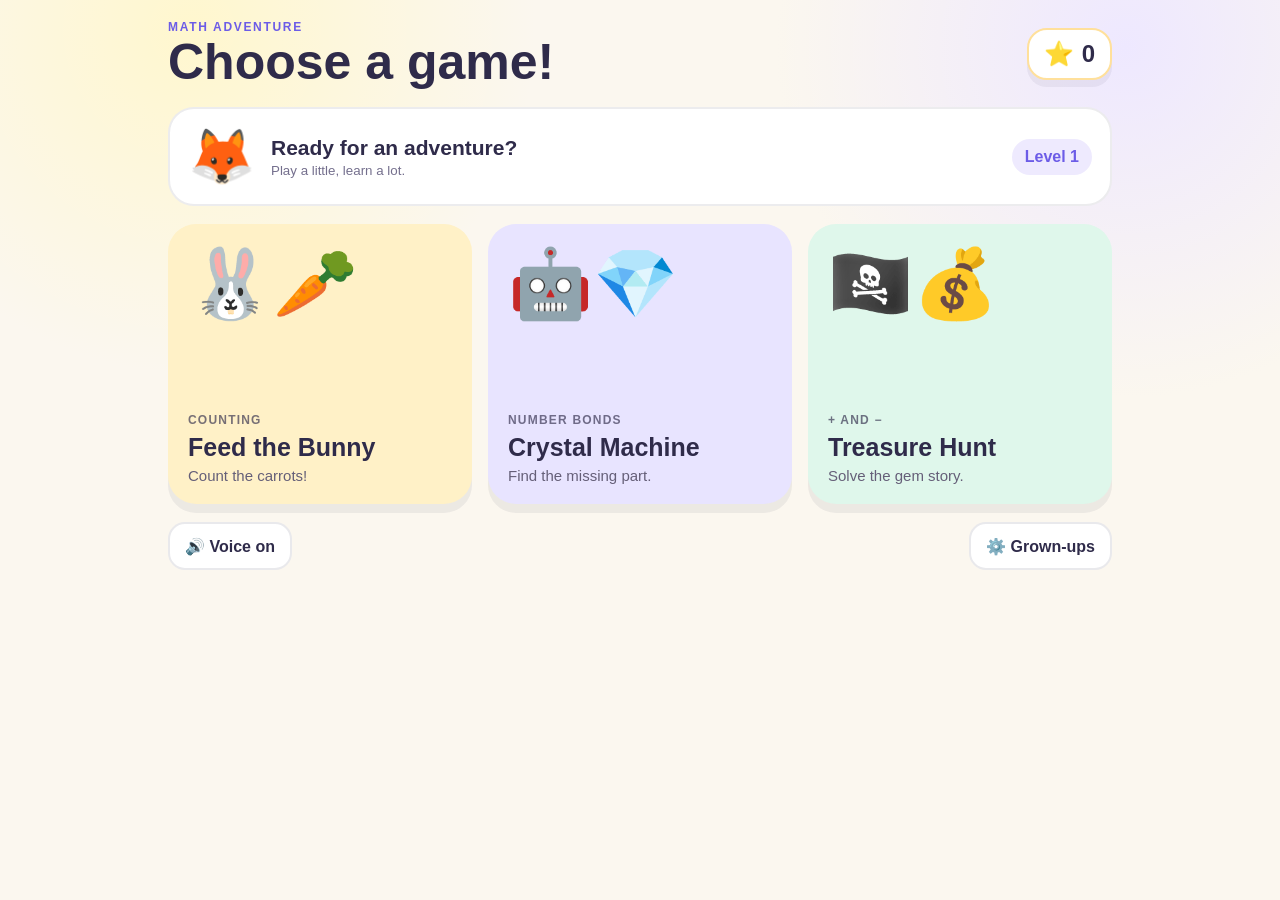
==== math/index.html @ 9882da12 "Add Math Adventure PWA" ====
<!doctype html>
<html lang="en">
<head>
<meta charset="utf-8">
<meta name="viewport" content="width=device-width,initial-scale=1,viewport-fit=cover,user-scalable=no,maximum-scale=1">
<meta name="theme-color" content="#6c5ce7">
<meta name="apple-mobile-web-app-capable" content="yes">
<meta name="apple-mobile-web-app-title" content="Math Adventure">
<meta name="apple-mobile-web-app-status-bar-style" content="default">
<meta name="robots" content="noindex,nofollow,noarchive,nosnippet,noimageindex">
<link rel="manifest" href="manifest.webmanifest">
<link rel="apple-touch-icon" href="../icon-192.png">
<title>Math Adventure</title>
<style>
:root{font-family:ui-rounded,"SF Pro Rounded",-apple-system,BlinkMacSystemFont,"Segoe UI",sans-serif;color:#2f2b4a;background:#fbf7ef}
*{box-sizing:border-box;-webkit-tap-highlight-color:transparent}body{margin:0;background:radial-gradient(circle at 15% 5%,#fff7ce 0,transparent 28%),radial-gradient(circle at 88% 8%,#eee8ff 0,transparent 28%),#fbf7ef}button{font:inherit;color:inherit;cursor:pointer}.app{max-width:980px;margin:auto;padding:max(20px,env(safe-area-inset-top)) max(18px,env(safe-area-inset-right)) max(24px,env(safe-area-inset-bottom)) max(18px,env(safe-area-inset-left))}.hidden{display:none!important}.top{display:flex;align-items:center;justify-content:space-between;gap:14px;margin-bottom:20px}.eyebrow{font-size:12px;letter-spacing:.14em;font-weight:900;color:#6c5ce7}.top h1,.top h2{margin:3px 0 0;font-size:clamp(30px,5vw,50px);line-height:1}.stars{display:flex;align-items:center;gap:8px;background:#fff;border:2px solid #ffe09b;border-radius:20px;padding:10px 15px;font-size:24px;font-weight:900;box-shadow:0 7px 0 rgba(47,43,74,.06)}.hero{display:grid;grid-template-columns:auto 1fr auto;gap:16px;align-items:center;background:#fff;border:2px solid rgba(47,43,74,.09);border-radius:26px;padding:16px 18px;margin-bottom:18px}.hero .fox{font-size:54px}.hero strong{font-size:21px}.hero small{display:block;color:#746f8d;margin-top:3px}.level{background:#eeeafe;color:#6c5ce7;font-weight:900;border-radius:999px;padding:9px 13px}.grid{display:grid;grid-template-columns:repeat(3,1fr);gap:16px}.game{border:0;border-radius:28px;min-height:280px;padding:20px;text-align:left;display:flex;flex-direction:column;justify-content:space-between;box-shadow:0 9px 0 rgba(47,43,74,.07)}.game:active,.choice:active,.obj:active{transform:translateY(4px)}.feed{background:#fff1c7}.bond{background:#e8e4ff}.treasure{background:#dff7eb}.art{font-size:68px}.game span{font-size:12px;font-weight:900;letter-spacing:.1em;opacity:.65}.game strong{display:block;font-size:25px;margin-top:5px}.game small{display:block;color:#655f78;font-size:15px;margin-top:5px}.footer{display:flex;justify-content:space-between;gap:10px;margin-top:18px}.soft,.homebtn{border:2px solid rgba(47,43,74,.1);background:#fff;border-radius:17px;min-height:48px;padding:10px 15px;font-weight:850}.homebtn{width:52px;padding:0;font-size:23px}.stage{min-height:560px;background:#fff;border:2px solid rgba(47,43,74,.09);border-radius:32px;padding:26px;box-shadow:0 11px 0 rgba(47,43,74,.05);display:flex;flex-direction:column;align-items:center;justify-content:center;position:relative;overflow:hidden}.character{font-size:90px}.prompt{font-size:clamp(26px,4vw,39px);font-weight:950;text-align:center;margin:12px 0}.sub{font-size:18px;color:#746f8d;margin:-4px 0 18px;text-align:center}.basket{width:min(100%,530px);min-height:95px;border:3px dashed #e7bf59;background:#fff8df;border-radius:22px;padding:10px;display:flex;justify-content:center;align-items:center;flex-wrap:wrap;gap:5px;margin-bottom:18px}.basket:empty:after{content:"Tap carrots to feed Bunny";color:#927d4b;font-weight:800}.objs{width:min(100%,610px);display:grid;grid-template-columns:repeat(6,1fr);gap:10px}.obj{border:0;min-height:68px;border-radius:18px;background:#fff3c3;box-shadow:0 5px 0 #ead68c;font-size:38px}.obj.used{opacity:.2;box-shadow:none}.eq{display:flex;align-items:center;gap:12px;flex-wrap:wrap;font-size:clamp(38px,7vw,68px);font-weight:950;margin:10px 0 24px}.tile{background:#f2efff;border-radius:20px;min-width:75px;text-align:center;padding:8px}.mystery{background:#fff0b6;color:#946700}.choices{display:grid;grid-template-columns:repeat(3,minmax(95px,155px));gap:14px}.choice{border:0;min-height:94px;border-radius:22px;background:#f2efff;box-shadow:0 6px 0 #d8d1fb;font-size:39px;font-weight:950}.choice.bad{background:#fff0f1;animation:shake .25s}.story{width:min(100%,620px);background:#f7f4ff;border-radius:22px;padding:17px 19px;font-size:21px;font-weight:800;line-height:1.35;text-align:center;margin:8px 0 20px}.visual{font-size:48px;text-align:center}.progress{display:flex;align-items:center;gap:10px;font-weight:850}.bar{width:180px;height:10px;background:#eeeaf5;border-radius:999px;overflow:hidden}.bar>i{display:block;height:100%;width:0;background:#ffb347;border-radius:inherit}.win{position:absolute;inset:0;background:rgba(255,255,255,.95);display:grid;place-items:center;text-align:center;z-index:5}.win .big{font-size:92px}.win strong{display:block;font-size:32px}.win button{margin-top:18px;border:0;background:#6c5ce7;color:#fff;border-radius:18px;min-height:54px;padding:12px 22px;font-weight:900;font-size:19px}.stats{background:#fff;border:2px solid rgba(47,43,74,.09);border-radius:26px;padding:18px;margin-top:18px}.stat{display:flex;justify-content:space-between;gap:20px;padding:12px 2px;border-bottom:1px solid rgba(47,43,74,.09)}.note{color:#746f8d;line-height:1.45}.danger{width:100%;border:2px solid #ffd2d8;background:#fff5f6;color:#a83343;border-radius:16px;min-height:48px;font-weight:850}
@keyframes shake{25%{transform:translateX(-7px)}75%{transform:translateX(7px)}}
@media(max-width:760px){.grid{grid-template-columns:1fr}.game{min-height:150px;display:grid;grid-template-columns:95px 1fr;align-items:center}.art{font-size:52px}.hero{grid-template-columns:auto 1fr}.level{grid-column:1/3;justify-self:start}.stage{min-height:520px;padding:19px}.objs{grid-template-columns:repeat(4,1fr)}.footer{flex-wrap:wrap}.progress{width:100%}.bar{flex:1}}
@media(max-width:430px){.game{grid-template-columns:75px 1fr}.art{font-size:42px}.game strong{font-size:21px}.objs{grid-template-columns:repeat(3,1fr)}.choices{grid-template-columns:repeat(3,1fr)}.choice{min-width:0;font-size:34px}.character{font-size:74px}.prompt{font-size:27px}}
@media(prefers-reduced-motion:reduce){*{animation-duration:.001ms!important;transition:none!important}}
</style>
</head>
<body>
<main class="app">
<section id="home">
<header class="top"><div><div class="eyebrow">MATH ADVENTURE</div><h1>Choose a game!</h1></div><div class="stars">⭐ <b id="starsHome">0</b></div></header>
<div class="hero"><div class="fox">🦊</div><div><strong id="hello">Ready for an adventure?</strong><small>Play a little, learn a lot.</small></div><div class="level">Level <b id="level">1</b></div></div>
<div class="grid">
<button class="game feed" data-game="feed"><div class="art">🐰🥕</div><div><span>COUNTING</span><strong>Feed the Bunny</strong><small>Count the carrots!</small></div></button>
<button class="game bond" data-game="bond"><div class="art">🤖💎</div><div><span>NUMBER BONDS</span><strong>Crystal Machine</strong><small>Find the missing part.</small></div></button>
<button class="game treasure" data-game="treasure"><div class="art">🏴‍☠️💰</div><div><span>+ AND −</span><strong>Treasure Hunt</strong><small>Solve the gem story.</small></div></button>
</div>
<div class="footer"><button id="sound" class="soft">🔊 Voice on</button><button id="grown" class="soft">⚙️ Grown-ups</button></div>
<div id="stats" class="stats hidden"><div class="stat"><span>Total stars</span><b id="sStars">0</b></div><div class="stat"><span>Counting correct</span><b id="sFeed">0</b></div><div class="stat"><span>Number bonds correct</span><b id="sBond">0</b></div><div class="stat"><span>Add/subtract correct</span><b id="sTreasure">0</b></div><p class="note">Difficulty increases gently as correct answers build up. Progress stays on this device only.</p><button id="reset" class="danger">Reset progress</button></div>
</section>
<section id="play" class="hidden">
<header class="top"><button id="back" class="homebtn">🏠</button><div style="flex:1"><div id="label" class="eyebrow">COUNTING</div><h2 id="title">Feed the Bunny</h2></div><div class="stars">⭐ <b id="starsPlay">0</b></div></header>
<div id="stage" class="stage"></div>
<div class="footer"><div class="progress"><span id="round">1 of 5</span><span class="bar"><i id="fill"></i></span></div><button id="hear" class="soft">🔊 Hear again</button></div>
</section>
</main>
<script>
(function(){
var key='mathAdventureV1',def={stars:0,feed:0,bond:0,treasure:0,sound:true},p;
try{p=Object.assign({},def,JSON.parse(localStorage.getItem(key)||'{}'))}catch(e){p=Object.assign({},def)}
var game=null,round=1,lastSpeech='';
function id(x){return document.getElementById(x)}
function save(){localStorage.setItem(key,JSON.stringify(p));refresh()}
function refresh(){id('starsHome').textContent=p.stars;id('starsPlay').textContent=p.stars;id('level').textContent=Math.max(1,Math.floor((p.feed+p.bond+p.treasure)/8)+1);id('sound').textContent=p.sound?'🔊 Voice on':'🔇 Voice off';id('sStars').textContent=p.stars+' ⭐';id('sFeed').textContent=p.feed;id('sBond').textContent=p.bond;id('sTreasure').textContent=p.treasure;if(p.stars>=20)id('hello').textContent='Math Explorer!';else if(p.stars>=10)id('hello').textContent='Adventure badge unlocked!'}
function speak(t){lastSpeech=t;if(!p.sound||!('speechSynthesis'in window))return;speechSynthesis.cancel();var u=new SpeechSynthesisUtterance(t);u.rate=.86;u.pitch=1.12;u.lang='en-US';speechSynthesis.speak(u)}
function rand(a,b){return Math.floor(Math.random()*(b-a+1))+a}
function mix(a){return a.sort(function(){return Math.random()-.5})}
function diff(g){return p[g]>=20?3:p[g]>=8?2:1}
function showPlay(g){game=g;round=1;id('home').classList.add('hidden');id('play').classList.remove('hidden');var m={feed:['COUNTING','Feed the Bunny'],bond:['NUMBER BONDS','Crystal Machine'],treasure:['+ AND −','Treasure Hunt']};id('label').textContent=m[g][0];id('title').textContent=m[g][1];render()}
function chrome(){id('round').textContent=round+' of 5';id('fill').style.width=((round-1)/5*100)+'%'}
function win(msg){p.stars++;p[game]++;save();var done=round>=5;var o=document.createElement('div');o.className='win';o.innerHTML='<div><div class="big">'+(done?'🏆':'⭐')+'</div><strong>'+(done?'Adventure complete!':'Great job!')+'</strong><div>'+msg+'</div><button>'+(done?'Choose another game':'Next round')+'</button></div>';o.querySelector('button').onclick=function(){if(done){id('play').classList.add('hidden');id('home').classList.remove('hidden');game=null}else{round++;render()}};id('stage').appendChild(o);speak(done?'Adventure complete! Great job!':'Great job! You earned a star!')}
function wrong(btn){btn.classList.remove('bad');void btn.offsetWidth;btn.classList.add('bad');speak('Almost. Try again.')}
function render(){chrome();if(game==='feed')feed();if(game==='bond')bond();if(game==='treasure')treasure()}
function feed(){var d=diff('feed'),max=d===1?7:d===2?10:15,target=rand(2,max),n=Math.max(10,target+rand(2,5)),sel=0,s=id('stage');s.innerHTML='<div class="character">🐰</div><div class="prompt">Feed Bunny <b>'+target+'</b> carrots!</div><div id="basket" class="basket"></div><div id="objs" class="objs"></div>';for(var i=0;i<n;i++){var b=document.createElement('button');b.className='obj';b.textContent='🥕';b.onclick=function(){if(this.classList.contains('used'))return;this.classList.add('used');sel++;var x=document.createElement('span');x.style.fontSize='38px';x.textContent='🥕';id('basket').appendChild(x);if(sel===target)win('You counted '+target+' carrots.');else if(sel>target){speak('Too many. Let us try again.');setTimeout(feed,650)}};id('objs').appendChild(b)}speak('Feed Bunny '+target+' carrots.')}
function choices(answer,place,msg){var vals=[answer];while(vals.length<3){var v=Math.max(0,answer+rand(-3,3));if(vals.indexOf(v)<0)vals.push(v)}mix(vals);vals.forEach(function(v){var b=document.createElement('button');b.className='choice';b.textContent=v;b.onclick=function(){if(v===answer)win(msg);else wrong(b)};place.appendChild(b)})}
function bond(){var d=diff('bond'),total=d===1?rand(5,10):d===2?rand(8,12):rand(10,15),a=rand(1,total-1),ans=total-a,s=id('stage');s.innerHTML='<div class="character">🤖</div><div class="prompt">Power the crystal machine!</div><div class="sub">How many crystals are missing?</div><div class="eq"><span class="tile">'+a+'</span><span>+</span><span class="tile mystery">?</span><span>=</span><span class="tile">'+total+'</span></div><div id="answers" class="choices"></div>';choices(ans,id('answers'),a+' and '+ans+' make '+total+'.');speak(a+' plus what makes '+total+'?')}
function treasure(){var d=diff('treasure'),sub=d>1&&Math.random()>.48,a,b,ans,story,visual,msg;if(sub){a=rand(4,d===3?15:10);b=rand(1,a-1);ans=a-b;story='Pirate Pip found <b>'+a+'</b> gems. A parrot took <b>'+b+'</b>. How many are left?';visual='💎'.repeat(Math.min(a,9))+' 🦜';msg=a+' minus '+b+' is '+ans+'.'}else{a=rand(1,d===1?5:d===2?8:10);b=rand(1,d===1?5:d===2?8:10);ans=a+b;story='Pirate Pip has <b>'+a+'</b> gems and finds <b>'+b+'</b> more. How many now?';visual='💎'.repeat(Math.min(a,7))+' ➕ '+'💎'.repeat(Math.min(b,7));msg=a+' plus '+b+' is '+ans+'.'}var s=id('stage');s.innerHTML='<div class="character">🏴‍☠️</div><div class="visual">'+visual+'</div><div class="story">'+story+'</div><div id="answers" class="choices"></div>';choices(ans,id('answers'),msg);speak(story.replace(/<[^>]+>/g,''))}
document.querySelectorAll('[data-game]').forEach(function(b){b.onclick=function(){showPlay(b.getAttribute('data-game'))}});
id('back').onclick=function(){if('speechSynthesis'in window)speechSynthesis.cancel();id('play').classList.add('hidden');id('home').classList.remove('hidden');game=null};
id('hear').onclick=function(){speak(lastSpeech)};
id('sound').onclick=function(){p.sound=!p.sound;save();if(p.sound)speak('Voice is on.');else if('speechSynthesis'in window)speechSynthesis.cancel()};
id('grown').onclick=function(){id('stats').classList.toggle('hidden')};
id('reset').onclick=function(){if(confirm('Reset all Math Adventure progress on this iPad?')){p=Object.assign({},def);save()}};
refresh();
if('serviceWorker'in navigator)window.addEventListener('load',function(){navigator.serviceWorker.register('./sw.js').catch(function(){})});
})();
</script>
</body>
</html>
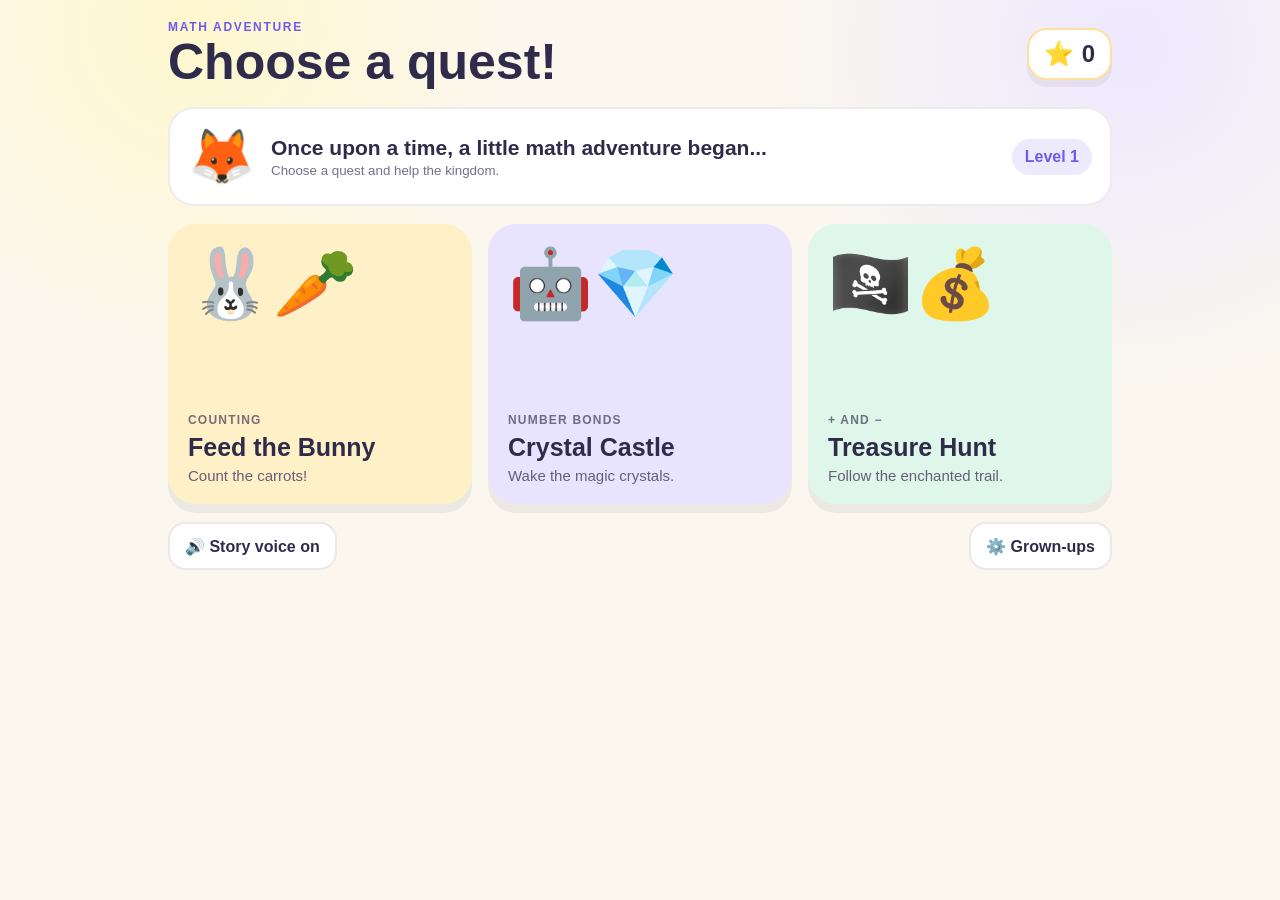
==== commit 61fb8d57: "Improve Math Adventure story voice and staged difficulty" ====
--- a/math/index.html
+++ b/math/index.html
@@ -23,47 +23,147 @@
 <body>
 <main class="app">
 <section id="home">
-<header class="top"><div><div class="eyebrow">MATH ADVENTURE</div><h1>Choose a game!</h1></div><div class="stars">⭐ <b id="starsHome">0</b></div></header>
-<div class="hero"><div class="fox">🦊</div><div><strong id="hello">Ready for an adventure?</strong><small>Play a little, learn a lot.</small></div><div class="level">Level <b id="level">1</b></div></div>
+<header class="top"><div><div class="eyebrow">MATH ADVENTURE</div><h1>Choose a quest!</h1></div><div class="stars">⭐ <b id="starsHome">0</b></div></header>
+<div class="hero"><div class="fox">🦊</div><div><strong id="hello">Once upon a time, a little math adventure began...</strong><small>Choose a quest and help the kingdom.</small></div><div class="level">Level <b id="level">1</b></div></div>
 <div class="grid">
 <button class="game feed" data-game="feed"><div class="art">🐰🥕</div><div><span>COUNTING</span><strong>Feed the Bunny</strong><small>Count the carrots!</small></div></button>
-<button class="game bond" data-game="bond"><div class="art">🤖💎</div><div><span>NUMBER BONDS</span><strong>Crystal Machine</strong><small>Find the missing part.</small></div></button>
-<button class="game treasure" data-game="treasure"><div class="art">🏴‍☠️💰</div><div><span>+ AND −</span><strong>Treasure Hunt</strong><small>Solve the gem story.</small></div></button>
+<button class="game bond" data-game="bond"><div class="art">🤖💎</div><div><span>NUMBER BONDS</span><strong>Crystal Castle</strong><small>Wake the magic crystals.</small></div></button>
+<button class="game treasure" data-game="treasure"><div class="art">🏴‍☠️💰</div><div><span>+ AND −</span><strong>Treasure Hunt</strong><small>Follow the enchanted trail.</small></div></button>
 </div>
 <div class="footer"><button id="sound" class="soft">🔊 Voice on</button><button id="grown" class="soft">⚙️ Grown-ups</button></div>
-<div id="stats" class="stats hidden"><div class="stat"><span>Total stars</span><b id="sStars">0</b></div><div class="stat"><span>Counting correct</span><b id="sFeed">0</b></div><div class="stat"><span>Number bonds correct</span><b id="sBond">0</b></div><div class="stat"><span>Add/subtract correct</span><b id="sTreasure">0</b></div><p class="note">Difficulty increases gently as correct answers build up. Progress stays on this device only.</p><button id="reset" class="danger">Reset progress</button></div>
+<div id="stats" class="stats hidden"><div class="stat"><span>Total stars</span><b id="sStars">0</b></div><div class="stat"><span>Counting correct</span><b id="sFeed">0</b></div><div class="stat"><span>Number bonds correct</span><b id="sBond">0</b></div><div class="stat"><span>Add/subtract correct</span><b id="sTreasure">0</b></div><p class="note">Each quest has five stages. Stage 1 is intentionally very easy, then the numbers and operations become harder step by step. Mastery unlocks a higher five-stage ladder. Progress stays on this device only.</p><button id="reset" class="danger">Reset progress</button></div>
 </section>
 <section id="play" class="hidden">
 <header class="top"><button id="back" class="homebtn">🏠</button><div style="flex:1"><div id="label" class="eyebrow">COUNTING</div><h2 id="title">Feed the Bunny</h2></div><div class="stars">⭐ <b id="starsPlay">0</b></div></header>
 <div id="stage" class="stage"></div>
-<div class="footer"><div class="progress"><span id="round">1 of 5</span><span class="bar"><i id="fill"></i></span></div><button id="hear" class="soft">🔊 Hear again</button></div>
+<div class="footer"><div class="progress"><span id="round">Stage 1 of 5</span><span class="bar"><i id="fill"></i></span></div><button id="hear" class="soft">🔊 Hear again</button></div>
 </section>
 </main>
 <script>
 (function(){
 var key='mathAdventureV1',def={stars:0,feed:0,bond:0,treasure:0,sound:true},p;
 try{p=Object.assign({},def,JSON.parse(localStorage.getItem(key)||'{}'))}catch(e){p=Object.assign({},def)}
-var game=null,round=1,lastSpeech='';
+var game=null,round=1,lastSpeech='',chosenVoice=null;
+var words=['zero','one','two','three','four','five','six','seven','eight','nine','ten','eleven','twelve','thirteen','fourteen','fifteen','sixteen','seventeen','eighteen','nineteen','twenty'];
+
 function id(x){return document.getElementById(x)}
+function numWord(n){return words[n]||String(n)}
 function save(){localStorage.setItem(key,JSON.stringify(p));refresh()}
-function refresh(){id('starsHome').textContent=p.stars;id('starsPlay').textContent=p.stars;id('level').textContent=Math.max(1,Math.floor((p.feed+p.bond+p.treasure)/8)+1);id('sound').textContent=p.sound?'🔊 Voice on':'🔇 Voice off';id('sStars').textContent=p.stars+' ⭐';id('sFeed').textContent=p.feed;id('sBond').textContent=p.bond;id('sTreasure').textContent=p.treasure;if(p.stars>=20)id('hello').textContent='Math Explorer!';else if(p.stars>=10)id('hello').textContent='Adventure badge unlocked!'}
-function speak(t){lastSpeech=t;if(!p.sound||!('speechSynthesis'in window))return;speechSynthesis.cancel();var u=new SpeechSynthesisUtterance(t);u.rate=.86;u.pitch=1.12;u.lang='en-US';speechSynthesis.speak(u)}
+function refresh(){
+  id('starsHome').textContent=p.stars;id('starsPlay').textContent=p.stars;
+  id('level').textContent=Math.max(1,Math.floor((p.feed+p.bond+p.treasure)/10)+1);
+  id('sound').textContent=p.sound?'🔊 Story voice on':'🔇 Story voice off';
+  id('sStars').textContent=p.stars+' ⭐';id('sFeed').textContent=p.feed;id('sBond').textContent=p.bond;id('sTreasure').textContent=p.treasure;
+  if(p.stars>=30)id('hello').textContent='The kingdom knows a true Math Hero!';
+  else if(p.stars>=15)id('hello').textContent='Your adventures are becoming legendary!';
+  else id('hello').textContent='Once upon a time, a little math adventure began...';
+}
+function pickVoice(){
+  if(!('speechSynthesis' in window))return;
+  var vs=speechSynthesis.getVoices().filter(function(v){return /^en[-_]/i.test(v.lang)});
+  if(!vs.length){chosenVoice=null;return}
+  var favourite=['Samantha','Ava','Serena','Daniel','Martha','Karen','Moira','Tessa','Fiona'];
+  function score(v){
+    var s=0,name=v.name||'',lang=v.lang||'';
+    if(v.localService)s+=2;
+    if(/^en-GB/i.test(lang))s+=4;else if(/^en-AU/i.test(lang))s+=3;else if(/^en-US/i.test(lang))s+=2;
+    if(/premium|enhanced|natural|siri/i.test(name))s+=8;
+    favourite.forEach(function(n,i){if(name.toLowerCase().indexOf(n.toLowerCase())>=0)s+=7-i*.2});
+    if(/zarvox|trinoids|whisper|bad news|good news|bells|boing|bubbles|cellos|organ|superstar/i.test(name))s-=30;
+    return s;
+  }
+  vs.sort(function(a,b){return score(b)-score(a)});
+  chosenVoice=vs[0]||null;
+}
+function speak(t){
+  lastSpeech=t;
+  if(!p.sound||!('speechSynthesis'in window))return;
+  pickVoice();speechSynthesis.cancel();
+  var u=new SpeechSynthesisUtterance(t);
+  if(chosenVoice){u.voice=chosenVoice;u.lang=chosenVoice.lang}else{u.lang='en-GB'}
+  u.rate=.96;u.pitch=1.0;u.volume=1.0;
+  speechSynthesis.speak(u);
+}
+if('speechSynthesis'in window){
+  pickVoice();
+  if(typeof speechSynthesis.addEventListener==='function')speechSynthesis.addEventListener('voiceschanged',pickVoice);
+  else speechSynthesis.onvoiceschanged=pickVoice;
+}
 function rand(a,b){return Math.floor(Math.random()*(b-a+1))+a}
 function mix(a){return a.sort(function(){return Math.random()-.5})}
-function diff(g){return p[g]>=20?3:p[g]>=8?2:1}
-function showPlay(g){game=g;round=1;id('home').classList.add('hidden');id('play').classList.remove('hidden');var m={feed:['COUNTING','Feed the Bunny'],bond:['NUMBER BONDS','Crystal Machine'],treasure:['+ AND −','Treasure Hunt']};id('label').textContent=m[g][0];id('title').textContent=m[g][1];render()}
-function chrome(){id('round').textContent=round+' of 5';id('fill').style.width=((round-1)/5*100)+'%'}
-function win(msg){p.stars++;p[game]++;save();var done=round>=5;var o=document.createElement('div');o.className='win';o.innerHTML='<div><div class="big">'+(done?'🏆':'⭐')+'</div><strong>'+(done?'Adventure complete!':'Great job!')+'</strong><div>'+msg+'</div><button>'+(done?'Choose another game':'Next round')+'</button></div>';o.querySelector('button').onclick=function(){if(done){id('play').classList.add('hidden');id('home').classList.remove('hidden');game=null}else{round++;render()}};id('stage').appendChild(o);speak(done?'Adventure complete! Great job!':'Great job! You earned a star!')}
-function wrong(btn){btn.classList.remove('bad');void btn.offsetWidth;btn.classList.add('bad');speak('Almost. Try again.')}
+function mastery(g){return p[g]>=25?2:p[g]>=10?1:0}
+function band(table,g){return table[mastery(g)][round-1]}
+function showPlay(g){
+  game=g;round=1;id('home').classList.add('hidden');id('play').classList.remove('hidden');
+  var m={feed:['COUNTING','Feed the Bunny'],bond:['NUMBER BONDS','Crystal Castle'],treasure:['+ AND −','Treasure Hunt']};
+  id('label').textContent=m[g][0];id('title').textContent=m[g][1];render();
+}
+function chrome(){id('round').textContent='Stage '+round+' of 5';id('fill').style.width=((round-1)/4*100)+'%'}
+function win(msg){
+  p.stars++;p[game]++;save();
+  var done=round>=5,o=document.createElement('div');
+  o.className='win';
+  o.innerHTML='<div><div class="big">'+(done?'🏆':'⭐')+'</div><strong>'+(done?'The quest is complete!':'Splendid!')+'</strong><div>'+msg+'</div><button>'+(done?'Choose another quest':'On to the next stage')+'</button></div>';
+  o.querySelector('button').onclick=function(){if(done){id('play').classList.add('hidden');id('home').classList.remove('hidden');game=null}else{round++;render()}};
+  id('stage').appendChild(o);
+  speak(done?'Hooray! Your quest is complete. The kingdom is one star brighter!':'Splendid, brave explorer! You found the answer.');
+}
+function wrong(btn){btn.classList.remove('bad');void btn.offsetWidth;btn.classList.add('bad');speak('Not quite, brave explorer. Have another try.')}
 function render(){chrome();if(game==='feed')feed();if(game==='bond')bond();if(game==='treasure')treasure()}
-function feed(){var d=diff('feed'),max=d===1?7:d===2?10:15,target=rand(2,max),n=Math.max(10,target+rand(2,5)),sel=0,s=id('stage');s.innerHTML='<div class="character">🐰</div><div class="prompt">Feed Bunny <b>'+target+'</b> carrots!</div><div id="basket" class="basket"></div><div id="objs" class="objs"></div>';for(var i=0;i<n;i++){var b=document.createElement('button');b.className='obj';b.textContent='🥕';b.onclick=function(){if(this.classList.contains('used'))return;this.classList.add('used');sel++;var x=document.createElement('span');x.style.fontSize='38px';x.textContent='🥕';id('basket').appendChild(x);if(sel===target)win('You counted '+target+' carrots.');else if(sel>target){speak('Too many. Let us try again.');setTimeout(feed,650)}};id('objs').appendChild(b)}speak('Feed Bunny '+target+' carrots.')}
-function choices(answer,place,msg){var vals=[answer];while(vals.length<3){var v=Math.max(0,answer+rand(-3,3));if(vals.indexOf(v)<0)vals.push(v)}mix(vals);vals.forEach(function(v){var b=document.createElement('button');b.className='choice';b.textContent=v;b.onclick=function(){if(v===answer)win(msg);else wrong(b)};place.appendChild(b)})}
-function bond(){var d=diff('bond'),total=d===1?rand(5,10):d===2?rand(8,12):rand(10,15),a=rand(1,total-1),ans=total-a,s=id('stage');s.innerHTML='<div class="character">🤖</div><div class="prompt">Power the crystal machine!</div><div class="sub">How many crystals are missing?</div><div class="eq"><span class="tile">'+a+'</span><span>+</span><span class="tile mystery">?</span><span>=</span><span class="tile">'+total+'</span></div><div id="answers" class="choices"></div>';choices(ans,id('answers'),a+' and '+ans+' make '+total+'.');speak(a+' plus what makes '+total+'?')}
-function treasure(){var d=diff('treasure'),sub=d>1&&Math.random()>.48,a,b,ans,story,visual,msg;if(sub){a=rand(4,d===3?15:10);b=rand(1,a-1);ans=a-b;story='Pirate Pip found <b>'+a+'</b> gems. A parrot took <b>'+b+'</b>. How many are left?';visual='💎'.repeat(Math.min(a,9))+' 🦜';msg=a+' minus '+b+' is '+ans+'.'}else{a=rand(1,d===1?5:d===2?8:10);b=rand(1,d===1?5:d===2?8:10);ans=a+b;story='Pirate Pip has <b>'+a+'</b> gems and finds <b>'+b+'</b> more. How many now?';visual='💎'.repeat(Math.min(a,7))+' ➕ '+'💎'.repeat(Math.min(b,7));msg=a+' plus '+b+' is '+ans+'.'}var s=id('stage');s.innerHTML='<div class="character">🏴‍☠️</div><div class="visual">'+visual+'</div><div class="story">'+story+'</div><div id="answers" class="choices"></div>';choices(ans,id('answers'),msg);speak(story.replace(/<[^>]+>/g,''))}
+function feed(){
+  var tables=[[[1,2],[3,3],[4,4],[5,6],[7,8]],[[2,3],[4,5],[6,7],[8,10],[11,12]],[[3,4],[5,7],[8,10],[11,13],[14,15]]];
+  var r=band(tables,'feed'),target=rand(r[0],r[1]),n=target+(round===1?2:rand(2,4)),sel=0,s=id('stage');
+  var visible='In the enchanted garden, Little Bunny is hungry.<br>Can you give Bunny <b>'+target+'</b> carrot'+(target===1?'':'s')+'?';
+  s.innerHTML='<div class="character">🐰</div><div class="prompt">'+visible+'</div><div id="basket" class="basket"></div><div id="objs" class="objs"></div>';
+  for(var i=0;i<n;i++){
+    var b=document.createElement('button');b.className='obj';b.textContent='🥕';
+    b.onclick=function(){
+      if(this.classList.contains('used'))return;
+      this.classList.add('used');sel++;
+      var x=document.createElement('span');x.style.fontSize='38px';x.textContent='🥕';id('basket').appendChild(x);
+      if(sel===target)win('Bunny has '+target+' lovely carrot'+(target===1?'':'s')+'.');
+      else if(sel>target){speak('Oh dear! Bunny has too many carrots. Let us begin again.');setTimeout(feed,750)}
+    };
+    id('objs').appendChild(b);
+  }
+  speak('In the enchanted garden, Little Bunny is hungry. Can you give Bunny '+numWord(target)+' carrot'+(target===1?'':'s')+'?');
+}
+function choices(answer,place,msg){
+  var count=round===1?2:3,vals=[answer],spread=round<=2?2:3;
+  while(vals.length<count){var v=Math.max(0,answer+rand(-spread,spread));if(v!==answer&&vals.indexOf(v)<0)vals.push(v)}
+  mix(vals);
+  vals.forEach(function(v){var b=document.createElement('button');b.className='choice';b.textContent=v;b.onclick=function(){if(v===answer)win(msg);else wrong(b)};place.appendChild(b)});
+}
+function bond(){
+  var tables=[[[2,3],[4,4],[5,5],[6,7],[8,10]],[[3,4],[5,6],[7,8],[9,10],[11,12]],[[4,5],[6,7],[8,10],[11,12],[13,15]]];
+  var r=band(tables,'bond'),total=rand(r[0],r[1]),a=rand(1,total-1),ans=total-a,s=id('stage');
+  var known='💎'.repeat(Math.min(a,10)),missing=round<=2?' ✨?':'';
+  s.innerHTML='<div class="character">🏰</div><div class="prompt">The Crystal Castle needs <b>'+total+'</b> shining crystals.</div><div class="sub">'+a+' '+(a===1?'is':'are')+' glowing already. How many more must we find?</div><div class="visual">'+known+missing+'</div><div class="eq"><span class="tile">'+a+'</span><span>+</span><span class="tile mystery">?</span><span>=</span><span class="tile">'+total+'</span></div><div id="answers" class="choices"></div>';
+  choices(ans,id('answers'),a+' and '+ans+' make '+total+'.');
+  speak('The Crystal Castle needs '+numWord(total)+' shining crystals. '+numWord(a)+' '+(a===1?'is':'are')+' glowing already. How many more must we find?');
+}
+function additionFor(maxTotal){var total=rand(2,maxTotal),a=rand(1,total-1),b=total-a;return [a,b,total]}
+function treasure(){
+  var tier=mastery('treasure'),maxByTier=[[3,5,6,6,8],[5,7,9,10,12],[7,10,12,14,16]][tier];
+  var max=maxByTier[round-1],allowSub=round>=4,sub=allowSub&&Math.random()<(round===4?.45:.65),a,b,ans,story,voice,visual,msg;
+  if(sub){
+    a=rand(Math.max(3,Math.floor(max*.65)),max);b=rand(1,Math.max(1,a-1));ans=a-b;
+    story='At the old castle, Pirate Pip has <b>'+a+'</b> sparkling gems. A cheeky parrot flies away with <b>'+b+'</b>. How many gems are left?';
+    voice='At the old castle, Pirate Pip has '+numWord(a)+' sparkling gems. A cheeky parrot flies away with '+numWord(b)+'. How many gems are left?';
+    visual='💎'.repeat(Math.min(a,10))+' 🦜';msg=a+' minus '+b+' is '+ans+'.';
+  }else{
+    var pair=additionFor(max);a=pair[0];b=pair[1];ans=pair[2];
+    story='Along the enchanted trail, Pirate Pip has <b>'+a+'</b> sparkling gem'+(a===1?'':'s')+'. He finds <b>'+b+'</b> more. How many gems does he have now?';
+    voice='Along the enchanted trail, Pirate Pip has '+numWord(a)+' sparkling gem'+(a===1?'':'s')+'. He finds '+numWord(b)+' more. How many gems does he have now?';
+    visual='💎'.repeat(Math.min(a,8))+' ➕ '+'💎'.repeat(Math.min(b,8));msg=a+' plus '+b+' is '+ans+'.';
+  }
+  var s=id('stage');s.innerHTML='<div class="character">🏴‍☠️</div><div class="visual">'+visual+'</div><div class="story">'+story+'</div><div id="answers" class="choices"></div>';
+  choices(ans,id('answers'),msg);speak(voice);
+}
 document.querySelectorAll('[data-game]').forEach(function(b){b.onclick=function(){showPlay(b.getAttribute('data-game'))}});
 id('back').onclick=function(){if('speechSynthesis'in window)speechSynthesis.cancel();id('play').classList.add('hidden');id('home').classList.remove('hidden');game=null};
 id('hear').onclick=function(){speak(lastSpeech)};
-id('sound').onclick=function(){p.sound=!p.sound;save();if(p.sound)speak('Voice is on.');else if('speechSynthesis'in window)speechSynthesis.cancel()};
+id('sound').onclick=function(){p.sound=!p.sound;save();if(p.sound)speak('And so, the story voice returns.');else if('speechSynthesis'in window)speechSynthesis.cancel()};
 id('grown').onclick=function(){id('stats').classList.toggle('hidden')};
 id('reset').onclick=function(){if(confirm('Reset all Math Adventure progress on this iPad?')){p=Object.assign({},def);save()}};
 refresh();
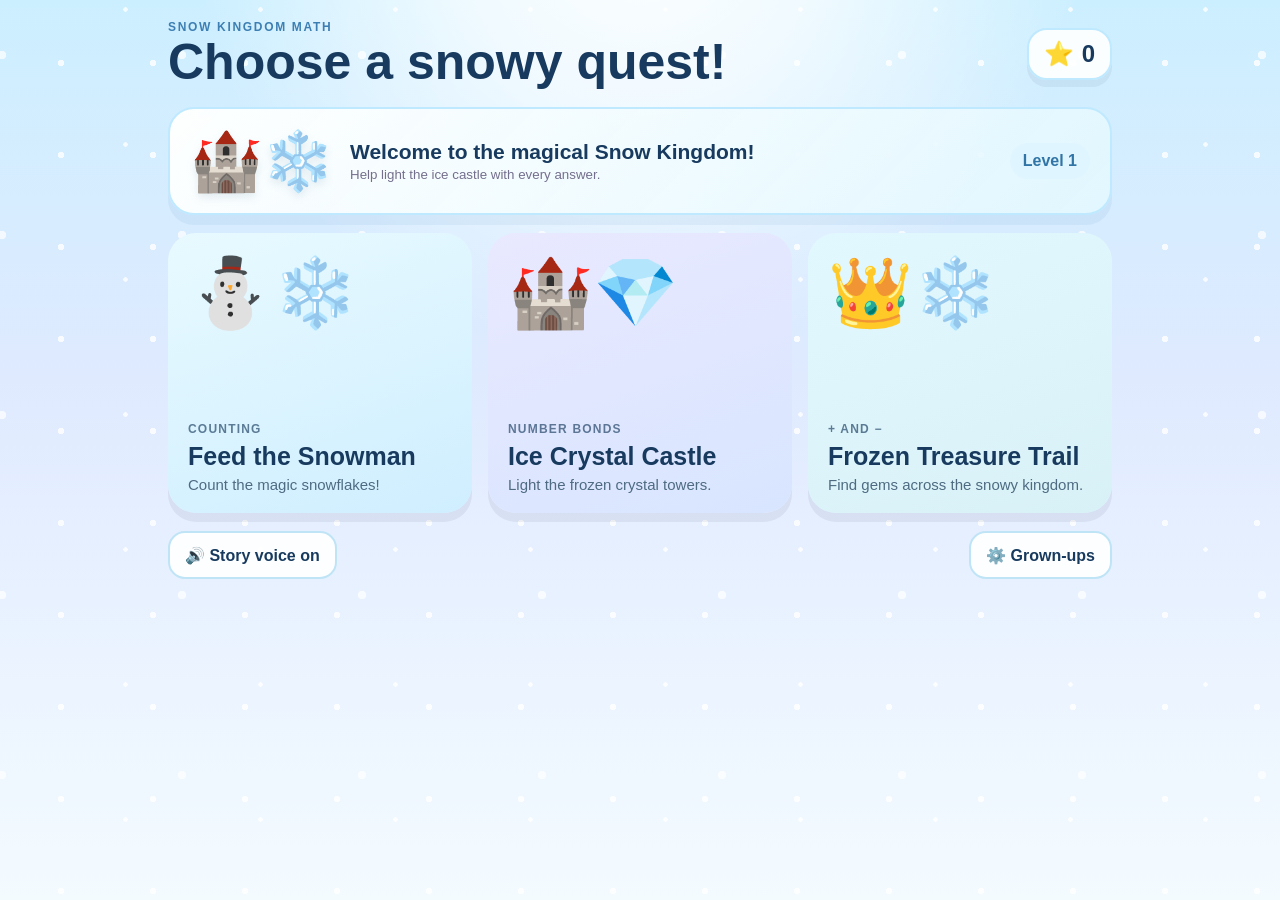
==== commit 9ae093a9: "Restyle math game as magical snow kingdom" ====
--- a/math/index.html
+++ b/math/index.html
@@ -3,18 +3,18 @@
 <head>
 <meta charset="utf-8">
 <meta name="viewport" content="width=device-width,initial-scale=1,viewport-fit=cover,user-scalable=no,maximum-scale=1">
-<meta name="theme-color" content="#6c5ce7">
+<meta name="theme-color" content="#6dbce8">
 <meta name="apple-mobile-web-app-capable" content="yes">
-<meta name="apple-mobile-web-app-title" content="Math Adventure">
+<meta name="apple-mobile-web-app-title" content="Snow Kingdom Math">
 <meta name="apple-mobile-web-app-status-bar-style" content="default">
 <meta name="robots" content="noindex,nofollow,noarchive,nosnippet,noimageindex">
 <link rel="manifest" href="manifest.webmanifest">
 <link rel="apple-touch-icon" href="../icon-192.png">
-<title>Math Adventure</title>
+<title>Snow Kingdom Math Adventure</title>
 <style>
-:root{font-family:ui-rounded,"SF Pro Rounded",-apple-system,BlinkMacSystemFont,"Segoe UI",sans-serif;color:#2f2b4a;background:#fbf7ef}
-*{box-sizing:border-box;-webkit-tap-highlight-color:transparent}body{margin:0;background:radial-gradient(circle at 15% 5%,#fff7ce 0,transparent 28%),radial-gradient(circle at 88% 8%,#eee8ff 0,transparent 28%),#fbf7ef}button{font:inherit;color:inherit;cursor:pointer}.app{max-width:980px;margin:auto;padding:max(20px,env(safe-area-inset-top)) max(18px,env(safe-area-inset-right)) max(24px,env(safe-area-inset-bottom)) max(18px,env(safe-area-inset-left))}.hidden{display:none!important}.top{display:flex;align-items:center;justify-content:space-between;gap:14px;margin-bottom:20px}.eyebrow{font-size:12px;letter-spacing:.14em;font-weight:900;color:#6c5ce7}.top h1,.top h2{margin:3px 0 0;font-size:clamp(30px,5vw,50px);line-height:1}.stars{display:flex;align-items:center;gap:8px;background:#fff;border:2px solid #ffe09b;border-radius:20px;padding:10px 15px;font-size:24px;font-weight:900;box-shadow:0 7px 0 rgba(47,43,74,.06)}.hero{display:grid;grid-template-columns:auto 1fr auto;gap:16px;align-items:center;background:#fff;border:2px solid rgba(47,43,74,.09);border-radius:26px;padding:16px 18px;margin-bottom:18px}.hero .fox{font-size:54px}.hero strong{font-size:21px}.hero small{display:block;color:#746f8d;margin-top:3px}.level{background:#eeeafe;color:#6c5ce7;font-weight:900;border-radius:999px;padding:9px 13px}.grid{display:grid;grid-template-columns:repeat(3,1fr);gap:16px}.game{border:0;border-radius:28px;min-height:280px;padding:20px;text-align:left;display:flex;flex-direction:column;justify-content:space-between;box-shadow:0 9px 0 rgba(47,43,74,.07)}.game:active,.choice:active,.obj:active{transform:translateY(4px)}.feed{background:#fff1c7}.bond{background:#e8e4ff}.treasure{background:#dff7eb}.art{font-size:68px}.game span{font-size:12px;font-weight:900;letter-spacing:.1em;opacity:.65}.game strong{display:block;font-size:25px;margin-top:5px}.game small{display:block;color:#655f78;font-size:15px;margin-top:5px}.footer{display:flex;justify-content:space-between;gap:10px;margin-top:18px}.soft,.homebtn{border:2px solid rgba(47,43,74,.1);background:#fff;border-radius:17px;min-height:48px;padding:10px 15px;font-weight:850}.homebtn{width:52px;padding:0;font-size:23px}.stage{min-height:560px;background:#fff;border:2px solid rgba(47,43,74,.09);border-radius:32px;padding:26px;box-shadow:0 11px 0 rgba(47,43,74,.05);display:flex;flex-direction:column;align-items:center;justify-content:center;position:relative;overflow:hidden}.character{font-size:90px}.prompt{font-size:clamp(26px,4vw,39px);font-weight:950;text-align:center;margin:12px 0}.sub{font-size:18px;color:#746f8d;margin:-4px 0 18px;text-align:center}.basket{width:min(100%,530px);min-height:95px;border:3px dashed #e7bf59;background:#fff8df;border-radius:22px;padding:10px;display:flex;justify-content:center;align-items:center;flex-wrap:wrap;gap:5px;margin-bottom:18px}.basket:empty:after{content:"Tap carrots to feed Bunny";color:#927d4b;font-weight:800}.objs{width:min(100%,610px);display:grid;grid-template-columns:repeat(6,1fr);gap:10px}.obj{border:0;min-height:68px;border-radius:18px;background:#fff3c3;box-shadow:0 5px 0 #ead68c;font-size:38px}.obj.used{opacity:.2;box-shadow:none}.eq{display:flex;align-items:center;gap:12px;flex-wrap:wrap;font-size:clamp(38px,7vw,68px);font-weight:950;margin:10px 0 24px}.tile{background:#f2efff;border-radius:20px;min-width:75px;text-align:center;padding:8px}.mystery{background:#fff0b6;color:#946700}.choices{display:grid;grid-template-columns:repeat(3,minmax(95px,155px));gap:14px}.choice{border:0;min-height:94px;border-radius:22px;background:#f2efff;box-shadow:0 6px 0 #d8d1fb;font-size:39px;font-weight:950}.choice.bad{background:#fff0f1;animation:shake .25s}.story{width:min(100%,620px);background:#f7f4ff;border-radius:22px;padding:17px 19px;font-size:21px;font-weight:800;line-height:1.35;text-align:center;margin:8px 0 20px}.visual{font-size:48px;text-align:center}.progress{display:flex;align-items:center;gap:10px;font-weight:850}.bar{width:180px;height:10px;background:#eeeaf5;border-radius:999px;overflow:hidden}.bar>i{display:block;height:100%;width:0;background:#ffb347;border-radius:inherit}.win{position:absolute;inset:0;background:rgba(255,255,255,.95);display:grid;place-items:center;text-align:center;z-index:5}.win .big{font-size:92px}.win strong{display:block;font-size:32px}.win button{margin-top:18px;border:0;background:#6c5ce7;color:#fff;border-radius:18px;min-height:54px;padding:12px 22px;font-weight:900;font-size:19px}.stats{background:#fff;border:2px solid rgba(47,43,74,.09);border-radius:26px;padding:18px;margin-top:18px}.stat{display:flex;justify-content:space-between;gap:20px;padding:12px 2px;border-bottom:1px solid rgba(47,43,74,.09)}.note{color:#746f8d;line-height:1.45}.danger{width:100%;border:2px solid #ffd2d8;background:#fff5f6;color:#a83343;border-radius:16px;min-height:48px;font-weight:850}
-@keyframes shake{25%{transform:translateX(-7px)}75%{transform:translateX(7px)}}
+:root{font-family:ui-rounded,"SF Pro Rounded",-apple-system,BlinkMacSystemFont,"Segoe UI",sans-serif;color:#173a5e;background:#eaf8ff}
+*{box-sizing:border-box;-webkit-tap-highlight-color:transparent}body{margin:0;min-height:100vh;background:radial-gradient(circle at 50% -10%,#ffffff 0,rgba(255,255,255,.7) 16%,transparent 38%),linear-gradient(180deg,#ccefff 0%,#dfeaff 42%,#f4fbff 100%);overflow-x:hidden}body:before{content:"";position:fixed;inset:-80px 0 0;pointer-events:none;z-index:0;opacity:.78;background-image:radial-gradient(circle,#fff 0 3px,transparent 3.5px),radial-gradient(circle,#fff 0 2px,transparent 2.5px),radial-gradient(circle,rgba(255,255,255,.9) 0 4px,transparent 4.5px);background-size:92px 92px,135px 135px,180px 180px;background-position:15px 5px,58px 22px,92px 45px;animation:snowfall 16s linear infinite}.app{position:relative;z-index:1}button{font:inherit;color:inherit;cursor:pointer}.app{max-width:980px;margin:auto;padding:max(20px,env(safe-area-inset-top)) max(18px,env(safe-area-inset-right)) max(24px,env(safe-area-inset-bottom)) max(18px,env(safe-area-inset-left))}.hidden{display:none!important}.top{display:flex;align-items:center;justify-content:space-between;gap:14px;margin-bottom:20px}.eyebrow{font-size:12px;letter-spacing:.14em;font-weight:900;color:#3d7fb3}.top h1,.top h2{margin:3px 0 0;font-size:clamp(30px,5vw,50px);line-height:1}.stars{display:flex;align-items:center;gap:8px;background:rgba(255,255,255,.9);border:2px solid #bfe9ff;border-radius:20px;padding:10px 15px;font-size:24px;font-weight:900;box-shadow:0 7px 0 rgba(47,43,74,.06)}.hero{display:grid;grid-template-columns:auto 1fr auto;gap:16px;align-items:center;background:linear-gradient(135deg,rgba(255,255,255,.96),rgba(226,247,255,.92));border:2px solid #bfe9ff;border-radius:26px;padding:18px 20px;margin-bottom:18px;box-shadow:0 10px 0 rgba(71,132,175,.08)}.hero .fox{font-size:58px;filter:drop-shadow(0 4px 4px rgba(46,100,135,.12))}.hero strong{font-size:21px}.hero small{display:block;color:#746f8d;margin-top:3px}.level{background:#dff5ff;color:#3075a6;font-weight:900;border-radius:999px;padding:9px 13px}.grid{display:grid;grid-template-columns:repeat(3,1fr);gap:16px}.game{border:0;border-radius:28px;min-height:280px;padding:20px;text-align:left;display:flex;flex-direction:column;justify-content:space-between;box-shadow:0 9px 0 rgba(47,43,74,.07)}.game:active,.choice:active,.obj:active{transform:translateY(4px)}.feed{background:linear-gradient(160deg,#e8faff,#cfeeff)}.bond{background:linear-gradient(160deg,#e9e9ff,#d8e5ff)}.treasure{background:linear-gradient(160deg,#e2f8ff,#d8f1f6)}.art{font-size:68px}.game span{font-size:12px;font-weight:900;letter-spacing:.1em;opacity:.65}.game strong{display:block;font-size:25px;margin-top:5px}.game small{display:block;color:#4e6b82;font-size:15px;margin-top:5px}.footer{display:flex;justify-content:space-between;gap:10px;margin-top:18px}.soft,.homebtn{border:2px solid #bfe4f6;background:rgba(255,255,255,.92);border-radius:17px;min-height:48px;padding:10px 15px;font-weight:850}.homebtn{width:52px;padding:0;font-size:23px}.stage{min-height:560px;background:linear-gradient(180deg,rgba(255,255,255,.96),rgba(229,247,255,.95));border:2px solid #bfe9ff;border-radius:32px;padding:26px;box-shadow:0 11px 0 rgba(47,43,74,.05);display:flex;flex-direction:column;align-items:center;justify-content:center;position:relative;overflow:hidden}.character{font-size:90px}.prompt{font-size:clamp(26px,4vw,39px);font-weight:950;text-align:center;margin:12px 0}.sub{font-size:18px;color:#746f8d;margin:-4px 0 18px;text-align:center}.basket{width:min(100%,530px);min-height:95px;border:3px dashed #8fd7f8;background:#eefbff;border-radius:22px;padding:10px;display:flex;justify-content:center;align-items:center;flex-wrap:wrap;gap:5px;margin-bottom:18px}.basket:empty:after{content:"Tap snowflakes to feed Snowy";color:#4a7c99;font-weight:800}.objs{width:min(100%,610px);display:grid;grid-template-columns:repeat(6,1fr);gap:10px}.obj{border:0;min-height:68px;border-radius:18px;background:#edfaff;box-shadow:0 5px 0 #b9e4f7;font-size:38px}.obj.used{opacity:.2;box-shadow:none}.eq{display:flex;align-items:center;gap:12px;flex-wrap:wrap;font-size:clamp(38px,7vw,68px);font-weight:950;margin:10px 0 24px}.tile{background:#e7f4ff;border-radius:20px;min-width:75px;text-align:center;padding:8px}.mystery{background:#dff7ff;color:#286b98}.choices{display:grid;grid-template-columns:repeat(3,minmax(95px,155px));gap:14px}.choice{border:0;min-height:94px;border-radius:22px;background:#e8f6ff;box-shadow:0 6px 0 #c4e5f6;font-size:39px;font-weight:950}.choice.bad{background:#fff0f1;animation:shake .25s}.story{width:min(100%,620px);background:#eaf7ff;border-radius:22px;padding:17px 19px;font-size:21px;font-weight:800;line-height:1.35;text-align:center;margin:8px 0 20px}.visual{font-size:48px;text-align:center}.progress{display:flex;align-items:center;gap:10px;font-weight:850}.bar{width:180px;height:10px;background:#dcebf4;border-radius:999px;overflow:hidden}.bar>i{display:block;height:100%;width:0;background:#65bceb;border-radius:inherit}.win{position:absolute;inset:0;background:rgba(239,250,255,.97);display:grid;place-items:center;text-align:center;z-index:5}.win .big{font-size:92px}.win strong{display:block;font-size:32px}.win button{margin-top:18px;border:0;background:#4d9ed0;color:#fff;border-radius:18px;min-height:54px;padding:12px 22px;font-weight:900;font-size:19px}.stats{background:#fff;border:2px solid rgba(47,43,74,.09);border-radius:26px;padding:18px;margin-top:18px}.stat{display:flex;justify-content:space-between;gap:20px;padding:12px 2px;border-bottom:1px solid rgba(47,43,74,.09)}.note{color:#746f8d;line-height:1.45}.danger{width:100%;border:2px solid #ffd2d8;background:#fff5f6;color:#a83343;border-radius:16px;min-height:48px;font-weight:850}
+@keyframes shake{25%{transform:translateX(-7px)}75%{transform:translateX(7px)}}@keyframes snowfall{from{background-position:15px -90px,58px -135px,92px -180px}to{background-position:45px 720px,88px 865px,122px 980px}}
 @media(max-width:760px){.grid{grid-template-columns:1fr}.game{min-height:150px;display:grid;grid-template-columns:95px 1fr;align-items:center}.art{font-size:52px}.hero{grid-template-columns:auto 1fr}.level{grid-column:1/3;justify-self:start}.stage{min-height:520px;padding:19px}.objs{grid-template-columns:repeat(4,1fr)}.footer{flex-wrap:wrap}.progress{width:100%}.bar{flex:1}}
 @media(max-width:430px){.game{grid-template-columns:75px 1fr}.art{font-size:42px}.game strong{font-size:21px}.objs{grid-template-columns:repeat(3,1fr)}.choices{grid-template-columns:repeat(3,1fr)}.choice{min-width:0;font-size:34px}.character{font-size:74px}.prompt{font-size:27px}}
 @media(prefers-reduced-motion:reduce){*{animation-duration:.001ms!important;transition:none!important}}
@@ -23,18 +23,18 @@
 <body>
 <main class="app">
 <section id="home">
-<header class="top"><div><div class="eyebrow">MATH ADVENTURE</div><h1>Choose a quest!</h1></div><div class="stars">⭐ <b id="starsHome">0</b></div></header>
-<div class="hero"><div class="fox">🦊</div><div><strong id="hello">Once upon a time, a little math adventure began...</strong><small>Choose a quest and help the kingdom.</small></div><div class="level">Level <b id="level">1</b></div></div>
+<header class="top"><div><div class="eyebrow">SNOW KINGDOM MATH</div><h1>Choose a snowy quest!</h1></div><div class="stars">⭐ <b id="starsHome">0</b></div></header>
+<div class="hero"><div class="fox">🏰❄️</div><div><strong id="hello">Welcome to the magical Snow Kingdom!</strong><small>Help light the ice castle with every answer.</small></div><div class="level">Level <b id="level">1</b></div></div>
 <div class="grid">
-<button class="game feed" data-game="feed"><div class="art">🐰🥕</div><div><span>COUNTING</span><strong>Feed the Bunny</strong><small>Count the carrots!</small></div></button>
-<button class="game bond" data-game="bond"><div class="art">🤖💎</div><div><span>NUMBER BONDS</span><strong>Crystal Castle</strong><small>Wake the magic crystals.</small></div></button>
-<button class="game treasure" data-game="treasure"><div class="art">🏴‍☠️💰</div><div><span>+ AND −</span><strong>Treasure Hunt</strong><small>Follow the enchanted trail.</small></div></button>
+<button class="game feed" data-game="feed"><div class="art">⛄❄️</div><div><span>COUNTING</span><strong>Feed the Snowman</strong><small>Count the magic snowflakes!</small></div></button>
+<button class="game bond" data-game="bond"><div class="art">🏰💎</div><div><span>NUMBER BONDS</span><strong>Ice Crystal Castle</strong><small>Light the frozen crystal towers.</small></div></button>
+<button class="game treasure" data-game="treasure"><div class="art">👑❄️</div><div><span>+ AND −</span><strong>Frozen Treasure Trail</strong><small>Find gems across the snowy kingdom.</small></div></button>
 </div>
 <div class="footer"><button id="sound" class="soft">🔊 Voice on</button><button id="grown" class="soft">⚙️ Grown-ups</button></div>
 <div id="stats" class="stats hidden"><div class="stat"><span>Total stars</span><b id="sStars">0</b></div><div class="stat"><span>Counting correct</span><b id="sFeed">0</b></div><div class="stat"><span>Number bonds correct</span><b id="sBond">0</b></div><div class="stat"><span>Add/subtract correct</span><b id="sTreasure">0</b></div><p class="note">Each quest has five stages. Stage 1 is intentionally very easy, then the numbers and operations become harder step by step. Mastery unlocks a higher five-stage ladder. Progress stays on this device only.</p><button id="reset" class="danger">Reset progress</button></div>
 </section>
 <section id="play" class="hidden">
-<header class="top"><button id="back" class="homebtn">🏠</button><div style="flex:1"><div id="label" class="eyebrow">COUNTING</div><h2 id="title">Feed the Bunny</h2></div><div class="stars">⭐ <b id="starsPlay">0</b></div></header>
+<header class="top"><button id="back" class="homebtn">🏠</button><div style="flex:1"><div id="label" class="eyebrow">COUNTING</div><h2 id="title">Feed the Snowman</h2></div><div class="stars">⭐ <b id="starsPlay">0</b></div></header>
 <div id="stage" class="stage"></div>
 <div class="footer"><div class="progress"><span id="round">Stage 1 of 5</span><span class="bar"><i id="fill"></i></span></div><button id="hear" class="soft">🔊 Hear again</button></div>
 </section>
@@ -54,9 +54,9 @@
   id('level').textContent=Math.max(1,Math.floor((p.feed+p.bond+p.treasure)/10)+1);
   id('sound').textContent=p.sound?'🔊 Story voice on':'🔇 Story voice off';
   id('sStars').textContent=p.stars+' ⭐';id('sFeed').textContent=p.feed;id('sBond').textContent=p.bond;id('sTreasure').textContent=p.treasure;
-  if(p.stars>=30)id('hello').textContent='The kingdom knows a true Math Hero!';
-  else if(p.stars>=15)id('hello').textContent='Your adventures are becoming legendary!';
-  else id('hello').textContent='Once upon a time, a little math adventure began...';
+  if(p.stars>=30)id('hello').textContent='The Ice Castle shines for its true Math Hero!';
+  else if(p.stars>=15)id('hello').textContent='The Snow Kingdom sparkles brighter because of you!';
+  else id('hello').textContent='Welcome to the magical Snow Kingdom!';
 }
 function pickVoice(){
   if(!('speechSynthesis' in window))return;
@@ -95,7 +95,7 @@
 function band(table,g){return table[mastery(g)][round-1]}
 function showPlay(g){
   game=g;round=1;id('home').classList.add('hidden');id('play').classList.remove('hidden');
-  var m={feed:['COUNTING','Feed the Bunny'],bond:['NUMBER BONDS','Crystal Castle'],treasure:['+ AND −','Treasure Hunt']};
+  var m={feed:['COUNTING','Feed the Snowman'],bond:['NUMBER BONDS','Ice Crystal Castle'],treasure:['+ AND −','Frozen Treasure Trail']};
   id('label').textContent=m[g][0];id('title').textContent=m[g][1];render();
 }
 function chrome(){id('round').textContent='Stage '+round+' of 5';id('fill').style.width=((round-1)/4*100)+'%'}
@@ -106,27 +106,27 @@
   o.innerHTML='<div><div class="big">'+(done?'🏆':'⭐')+'</div><strong>'+(done?'The quest is complete!':'Splendid!')+'</strong><div>'+msg+'</div><button>'+(done?'Choose another quest':'On to the next stage')+'</button></div>';
   o.querySelector('button').onclick=function(){if(done){id('play').classList.add('hidden');id('home').classList.remove('hidden');game=null}else{round++;render()}};
   id('stage').appendChild(o);
-  speak(done?'Hooray! Your quest is complete. The kingdom is one star brighter!':'Splendid, brave explorer! You found the answer.');
+  speak(done?'Hooray! Your snowy quest is complete. The Ice Castle is shining brighter!':'Wonderful, snow explorer! You found the answer.');
 }
-function wrong(btn){btn.classList.remove('bad');void btn.offsetWidth;btn.classList.add('bad');speak('Not quite, brave explorer. Have another try.')}
+function wrong(btn){btn.classList.remove('bad');void btn.offsetWidth;btn.classList.add('bad');speak('Not quite, snow explorer. Try once more.')}
 function render(){chrome();if(game==='feed')feed();if(game==='bond')bond();if(game==='treasure')treasure()}
 function feed(){
   var tables=[[[1,2],[3,3],[4,4],[5,6],[7,8]],[[2,3],[4,5],[6,7],[8,10],[11,12]],[[3,4],[5,7],[8,10],[11,13],[14,15]]];
   var r=band(tables,'feed'),target=rand(r[0],r[1]),n=target+(round===1?2:rand(2,4)),sel=0,s=id('stage');
-  var visible='In the enchanted garden, Little Bunny is hungry.<br>Can you give Bunny <b>'+target+'</b> carrot'+(target===1?'':'s')+'?';
-  s.innerHTML='<div class="character">🐰</div><div class="prompt">'+visible+'</div><div id="basket" class="basket"></div><div id="objs" class="objs"></div>';
+  var visible='Snowy the snowman is hungry for magic!<br>Feed Snowy <b>'+target+'</b> snowflake'+(target===1?'':'s')+'.';
+  s.innerHTML='<div class="character">⛄</div><div class="prompt">'+visible+'</div><div id="basket" class="basket"></div><div id="objs" class="objs"></div>';
   for(var i=0;i<n;i++){
-    var b=document.createElement('button');b.className='obj';b.textContent='🥕';
+    var b=document.createElement('button');b.className='obj';b.textContent='❄️';
     b.onclick=function(){
       if(this.classList.contains('used'))return;
       this.classList.add('used');sel++;
-      var x=document.createElement('span');x.style.fontSize='38px';x.textContent='🥕';id('basket').appendChild(x);
-      if(sel===target)win('Bunny has '+target+' lovely carrot'+(target===1?'':'s')+'.');
-      else if(sel>target){speak('Oh dear! Bunny has too many carrots. Let us begin again.');setTimeout(feed,750)}
+      var x=document.createElement('span');x.style.fontSize='38px';x.textContent='❄️';id('basket').appendChild(x);
+      if(sel===target)win('Snowy ate '+target+' magic snowflake'+(target===1?'':'s')+'.');
+      else if(sel>target){speak('Oh! Snowy has too many snowflakes. Let us begin again.');setTimeout(feed,750)}
     };
     id('objs').appendChild(b);
   }
-  speak('In the enchanted garden, Little Bunny is hungry. Can you give Bunny '+numWord(target)+' carrot'+(target===1?'':'s')+'?');
+  speak('Snowy the snowman is hungry for magic. Feed Snowy '+numWord(target)+' snowflake'+(target===1?'':'s')+'.');
 }
 function choices(answer,place,msg){
   var count=round===1?2:3,vals=[answer],spread=round<=2?2:3;
@@ -138,9 +138,9 @@
   var tables=[[[2,3],[4,4],[5,5],[6,7],[8,10]],[[3,4],[5,6],[7,8],[9,10],[11,12]],[[4,5],[6,7],[8,10],[11,12],[13,15]]];
   var r=band(tables,'bond'),total=rand(r[0],r[1]),a=rand(1,total-1),ans=total-a,s=id('stage');
   var known='💎'.repeat(Math.min(a,10)),missing=round<=2?' ✨?':'';
-  s.innerHTML='<div class="character">🏰</div><div class="prompt">The Crystal Castle needs <b>'+total+'</b> shining crystals.</div><div class="sub">'+a+' '+(a===1?'is':'are')+' glowing already. How many more must we find?</div><div class="visual">'+known+missing+'</div><div class="eq"><span class="tile">'+a+'</span><span>+</span><span class="tile mystery">?</span><span>=</span><span class="tile">'+total+'</span></div><div id="answers" class="choices"></div>';
+  s.innerHTML='<div class="character">🏰❄️</div><div class="prompt">The Ice Crystal Castle needs <b>'+total+'</b> shining crystals.</div><div class="sub">'+a+' '+(a===1?'is':'are')+' glowing already. How many more must we find?</div><div class="visual">'+known+missing+'</div><div class="eq"><span class="tile">'+a+'</span><span>+</span><span class="tile mystery">?</span><span>=</span><span class="tile">'+total+'</span></div><div id="answers" class="choices"></div>';
   choices(ans,id('answers'),a+' and '+ans+' make '+total+'.');
-  speak('The Crystal Castle needs '+numWord(total)+' shining crystals. '+numWord(a)+' '+(a===1?'is':'are')+' glowing already. How many more must we find?');
+  speak('The Ice Crystal Castle needs '+numWord(total)+' shining crystals. '+numWord(a)+' '+(a===1?'is':'are')+' glowing already. How many more must we find?');
 }
 function additionFor(maxTotal){var total=rand(2,maxTotal),a=rand(1,total-1),b=total-a;return [a,b,total]}
 function treasure(){
@@ -148,16 +148,16 @@
   var max=maxByTier[round-1],allowSub=round>=4,sub=allowSub&&Math.random()<(round===4?.45:.65),a,b,ans,story,voice,visual,msg;
   if(sub){
     a=rand(Math.max(3,Math.floor(max*.65)),max);b=rand(1,Math.max(1,a-1));ans=a-b;
-    story='At the old castle, Pirate Pip has <b>'+a+'</b> sparkling gems. A cheeky parrot flies away with <b>'+b+'</b>. How many gems are left?';
-    voice='At the old castle, Pirate Pip has '+numWord(a)+' sparkling gems. A cheeky parrot flies away with '+numWord(b)+'. How many gems are left?';
-    visual='💎'.repeat(Math.min(a,10))+' 🦜';msg=a+' minus '+b+' is '+ans+'.';
+    story='At the frozen palace, the Snow Keeper has <b>'+a+'</b> sparkling ice gems. A playful winter bird carries away <b>'+b+'</b>. How many gems are left?';
+    voice='At the frozen palace, the Snow Keeper has '+numWord(a)+' sparkling ice gems. A playful winter bird carries away '+numWord(b)+'. How many gems are left?';
+    visual='💎'.repeat(Math.min(a,10))+' 🐦❄️';msg=a+' minus '+b+' is '+ans+'.';
   }else{
     var pair=additionFor(max);a=pair[0];b=pair[1];ans=pair[2];
-    story='Along the enchanted trail, Pirate Pip has <b>'+a+'</b> sparkling gem'+(a===1?'':'s')+'. He finds <b>'+b+'</b> more. How many gems does he have now?';
-    voice='Along the enchanted trail, Pirate Pip has '+numWord(a)+' sparkling gem'+(a===1?'':'s')+'. He finds '+numWord(b)+' more. How many gems does he have now?';
+    story='Along the snowy trail, the Snow Keeper has <b>'+a+'</b> sparkling ice gem'+(a===1?'':'s')+'. Then <b>'+b+'</b> more appear in the snow. How many gems are there now?';
+    voice='Along the snowy trail, the Snow Keeper has '+numWord(a)+' sparkling ice gem'+(a===1?'':'s')+'. Then '+numWord(b)+' more appear in the snow. How many gems are there now?';
     visual='💎'.repeat(Math.min(a,8))+' ➕ '+'💎'.repeat(Math.min(b,8));msg=a+' plus '+b+' is '+ans+'.';
   }
-  var s=id('stage');s.innerHTML='<div class="character">🏴‍☠️</div><div class="visual">'+visual+'</div><div class="story">'+story+'</div><div id="answers" class="choices"></div>';
+  var s=id('stage');s.innerHTML='<div class="character">👑❄️</div><div class="visual">'+visual+'</div><div class="story">'+story+'</div><div id="answers" class="choices"></div>';
   choices(ans,id('answers'),msg);speak(voice);
 }
 document.querySelectorAll('[data-game]').forEach(function(b){b.onclick=function(){showPlay(b.getAttribute('data-game'))}});
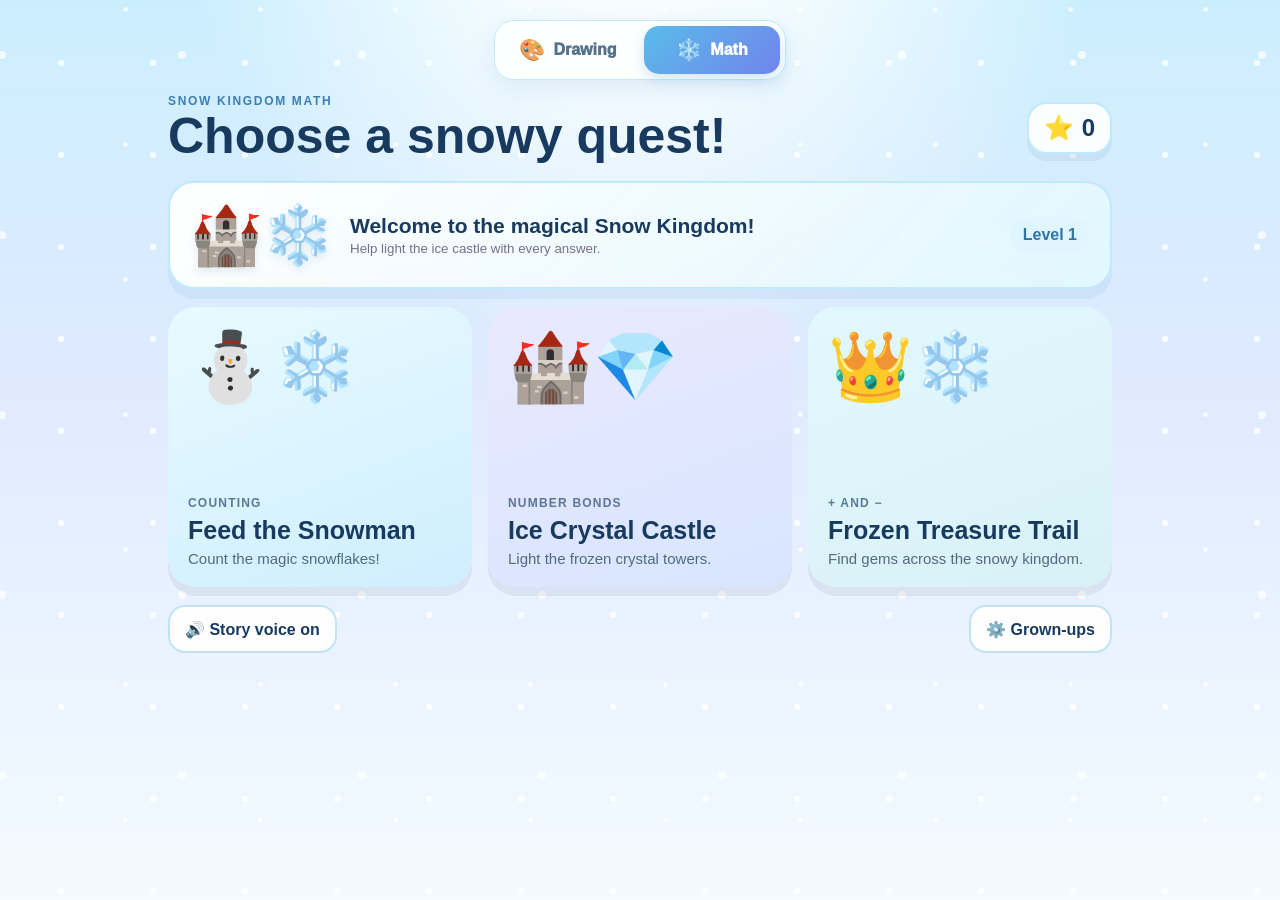
==== commit af03837c: "Add Drawing and Math switch to Snow Kingdom home" ====
--- a/math/index.html
+++ b/math/index.html
@@ -13,16 +13,20 @@
 <title>Snow Kingdom Math Adventure</title>
 <style>
 :root{font-family:ui-rounded,"SF Pro Rounded",-apple-system,BlinkMacSystemFont,"Segoe UI",sans-serif;color:#173a5e;background:#eaf8ff}
-*{box-sizing:border-box;-webkit-tap-highlight-color:transparent}body{margin:0;min-height:100vh;background:radial-gradient(circle at 50% -10%,#ffffff 0,rgba(255,255,255,.7) 16%,transparent 38%),linear-gradient(180deg,#ccefff 0%,#dfeaff 42%,#f4fbff 100%);overflow-x:hidden}body:before{content:"";position:fixed;inset:-80px 0 0;pointer-events:none;z-index:0;opacity:.78;background-image:radial-gradient(circle,#fff 0 3px,transparent 3.5px),radial-gradient(circle,#fff 0 2px,transparent 2.5px),radial-gradient(circle,rgba(255,255,255,.9) 0 4px,transparent 4.5px);background-size:92px 92px,135px 135px,180px 180px;background-position:15px 5px,58px 22px,92px 45px;animation:snowfall 16s linear infinite}.app{position:relative;z-index:1}button{font:inherit;color:inherit;cursor:pointer}.app{max-width:980px;margin:auto;padding:max(20px,env(safe-area-inset-top)) max(18px,env(safe-area-inset-right)) max(24px,env(safe-area-inset-bottom)) max(18px,env(safe-area-inset-left))}.hidden{display:none!important}.top{display:flex;align-items:center;justify-content:space-between;gap:14px;margin-bottom:20px}.eyebrow{font-size:12px;letter-spacing:.14em;font-weight:900;color:#3d7fb3}.top h1,.top h2{margin:3px 0 0;font-size:clamp(30px,5vw,50px);line-height:1}.stars{display:flex;align-items:center;gap:8px;background:rgba(255,255,255,.9);border:2px solid #bfe9ff;border-radius:20px;padding:10px 15px;font-size:24px;font-weight:900;box-shadow:0 7px 0 rgba(47,43,74,.06)}.hero{display:grid;grid-template-columns:auto 1fr auto;gap:16px;align-items:center;background:linear-gradient(135deg,rgba(255,255,255,.96),rgba(226,247,255,.92));border:2px solid #bfe9ff;border-radius:26px;padding:18px 20px;margin-bottom:18px;box-shadow:0 10px 0 rgba(71,132,175,.08)}.hero .fox{font-size:58px;filter:drop-shadow(0 4px 4px rgba(46,100,135,.12))}.hero strong{font-size:21px}.hero small{display:block;color:#746f8d;margin-top:3px}.level{background:#dff5ff;color:#3075a6;font-weight:900;border-radius:999px;padding:9px 13px}.grid{display:grid;grid-template-columns:repeat(3,1fr);gap:16px}.game{border:0;border-radius:28px;min-height:280px;padding:20px;text-align:left;display:flex;flex-direction:column;justify-content:space-between;box-shadow:0 9px 0 rgba(47,43,74,.07)}.game:active,.choice:active,.obj:active{transform:translateY(4px)}.feed{background:linear-gradient(160deg,#e8faff,#cfeeff)}.bond{background:linear-gradient(160deg,#e9e9ff,#d8e5ff)}.treasure{background:linear-gradient(160deg,#e2f8ff,#d8f1f6)}.art{font-size:68px}.game span{font-size:12px;font-weight:900;letter-spacing:.1em;opacity:.65}.game strong{display:block;font-size:25px;margin-top:5px}.game small{display:block;color:#4e6b82;font-size:15px;margin-top:5px}.footer{display:flex;justify-content:space-between;gap:10px;margin-top:18px}.soft,.homebtn{border:2px solid #bfe4f6;background:rgba(255,255,255,.92);border-radius:17px;min-height:48px;padding:10px 15px;font-weight:850}.homebtn{width:52px;padding:0;font-size:23px}.stage{min-height:560px;background:linear-gradient(180deg,rgba(255,255,255,.96),rgba(229,247,255,.95));border:2px solid #bfe9ff;border-radius:32px;padding:26px;box-shadow:0 11px 0 rgba(47,43,74,.05);display:flex;flex-direction:column;align-items:center;justify-content:center;position:relative;overflow:hidden}.character{font-size:90px}.prompt{font-size:clamp(26px,4vw,39px);font-weight:950;text-align:center;margin:12px 0}.sub{font-size:18px;color:#746f8d;margin:-4px 0 18px;text-align:center}.basket{width:min(100%,530px);min-height:95px;border:3px dashed #8fd7f8;background:#eefbff;border-radius:22px;padding:10px;display:flex;justify-content:center;align-items:center;flex-wrap:wrap;gap:5px;margin-bottom:18px}.basket:empty:after{content:"Tap snowflakes to feed Snowy";color:#4a7c99;font-weight:800}.objs{width:min(100%,610px);display:grid;grid-template-columns:repeat(6,1fr);gap:10px}.obj{border:0;min-height:68px;border-radius:18px;background:#edfaff;box-shadow:0 5px 0 #b9e4f7;font-size:38px}.obj.used{opacity:.2;box-shadow:none}.eq{display:flex;align-items:center;gap:12px;flex-wrap:wrap;font-size:clamp(38px,7vw,68px);font-weight:950;margin:10px 0 24px}.tile{background:#e7f4ff;border-radius:20px;min-width:75px;text-align:center;padding:8px}.mystery{background:#dff7ff;color:#286b98}.choices{display:grid;grid-template-columns:repeat(3,minmax(95px,155px));gap:14px}.choice{border:0;min-height:94px;border-radius:22px;background:#e8f6ff;box-shadow:0 6px 0 #c4e5f6;font-size:39px;font-weight:950}.choice.bad{background:#fff0f1;animation:shake .25s}.story{width:min(100%,620px);background:#eaf7ff;border-radius:22px;padding:17px 19px;font-size:21px;font-weight:800;line-height:1.35;text-align:center;margin:8px 0 20px}.visual{font-size:48px;text-align:center}.progress{display:flex;align-items:center;gap:10px;font-weight:850}.bar{width:180px;height:10px;background:#dcebf4;border-radius:999px;overflow:hidden}.bar>i{display:block;height:100%;width:0;background:#65bceb;border-radius:inherit}.win{position:absolute;inset:0;background:rgba(239,250,255,.97);display:grid;place-items:center;text-align:center;z-index:5}.win .big{font-size:92px}.win strong{display:block;font-size:32px}.win button{margin-top:18px;border:0;background:#4d9ed0;color:#fff;border-radius:18px;min-height:54px;padding:12px 22px;font-weight:900;font-size:19px}.stats{background:#fff;border:2px solid rgba(47,43,74,.09);border-radius:26px;padding:18px;margin-top:18px}.stat{display:flex;justify-content:space-between;gap:20px;padding:12px 2px;border-bottom:1px solid rgba(47,43,74,.09)}.note{color:#746f8d;line-height:1.45}.danger{width:100%;border:2px solid #ffd2d8;background:#fff5f6;color:#a83343;border-radius:16px;min-height:48px;font-weight:850}
+*{box-sizing:border-box;-webkit-tap-highlight-color:transparent}body{margin:0;min-height:100vh;background:radial-gradient(circle at 50% -10%,#ffffff 0,rgba(255,255,255,.7) 16%,transparent 38%),linear-gradient(180deg,#ccefff 0%,#dfeaff 42%,#f4fbff 100%);overflow-x:hidden}body:before{content:"";position:fixed;inset:-80px 0 0;pointer-events:none;z-index:0;opacity:.78;background-image:radial-gradient(circle,#fff 0 3px,transparent 3.5px),radial-gradient(circle,#fff 0 2px,transparent 2.5px),radial-gradient(circle,rgba(255,255,255,.9) 0 4px,transparent 4.5px);background-size:92px 92px,135px 135px,180px 180px;background-position:15px 5px,58px 22px,92px 45px;animation:snowfall 16s linear infinite}.app{position:relative;z-index:1}button{font:inherit;color:inherit;cursor:pointer}.app{max-width:980px;margin:auto;padding:max(20px,env(safe-area-inset-top)) max(18px,env(safe-area-inset-right)) max(24px,env(safe-area-inset-bottom)) max(18px,env(safe-area-inset-left))}.hidden{display:none!important}.app-switch{display:flex;gap:8px;width:max-content;max-width:100%;margin:0 auto 14px;padding:5px;border:1px solid #bfe9ff;border-radius:20px;background:rgba(255,255,255,.9);box-shadow:0 8px 24px rgba(52,122,166,.1);backdrop-filter:blur(12px);-webkit-backdrop-filter:blur(12px)}.app-switch-link{min-width:136px;min-height:48px;padding:10px 18px;display:flex;align-items:center;justify-content:center;gap:8px;border-radius:15px;color:#52738b;text-decoration:none;font-weight:950}.app-switch-link span{font-size:21px}.app-switch-link:active{transform:scale(.97)}.app-switch-link.active{color:#fff;background:linear-gradient(135deg,#59bce9,#7184ec);box-shadow:0 5px 14px rgba(73,157,210,.25)}.top{display:flex;align-items:center;justify-content:space-between;gap:14px;margin-bottom:20px}.eyebrow{font-size:12px;letter-spacing:.14em;font-weight:900;color:#3d7fb3}.top h1,.top h2{margin:3px 0 0;font-size:clamp(30px,5vw,50px);line-height:1}.stars{display:flex;align-items:center;gap:8px;background:rgba(255,255,255,.9);border:2px solid #bfe9ff;border-radius:20px;padding:10px 15px;font-size:24px;font-weight:900;box-shadow:0 7px 0 rgba(47,43,74,.06)}.hero{display:grid;grid-template-columns:auto 1fr auto;gap:16px;align-items:center;background:linear-gradient(135deg,rgba(255,255,255,.96),rgba(226,247,255,.92));border:2px solid #bfe9ff;border-radius:26px;padding:18px 20px;margin-bottom:18px;box-shadow:0 10px 0 rgba(71,132,175,.08)}.hero .fox{font-size:58px;filter:drop-shadow(0 4px 4px rgba(46,100,135,.12))}.hero strong{font-size:21px}.hero small{display:block;color:#746f8d;margin-top:3px}.level{background:#dff5ff;color:#3075a6;font-weight:900;border-radius:999px;padding:9px 13px}.grid{display:grid;grid-template-columns:repeat(3,1fr);gap:16px}.game{border:0;border-radius:28px;min-height:280px;padding:20px;text-align:left;display:flex;flex-direction:column;justify-content:space-between;box-shadow:0 9px 0 rgba(47,43,74,.07)}.game:active,.choice:active,.obj:active{transform:translateY(4px)}.feed{background:linear-gradient(160deg,#e8faff,#cfeeff)}.bond{background:linear-gradient(160deg,#e9e9ff,#d8e5ff)}.treasure{background:linear-gradient(160deg,#e2f8ff,#d8f1f6)}.art{font-size:68px}.game span{font-size:12px;font-weight:900;letter-spacing:.1em;opacity:.65}.game strong{display:block;font-size:25px;margin-top:5px}.game small{display:block;color:#4e6b82;font-size:15px;margin-top:5px}.footer{display:flex;justify-content:space-between;gap:10px;margin-top:18px}.soft,.homebtn{border:2px solid #bfe4f6;background:rgba(255,255,255,.92);border-radius:17px;min-height:48px;padding:10px 15px;font-weight:850}.homebtn{width:52px;padding:0;font-size:23px}.stage{min-height:560px;background:linear-gradient(180deg,rgba(255,255,255,.96),rgba(229,247,255,.95));border:2px solid #bfe9ff;border-radius:32px;padding:26px;box-shadow:0 11px 0 rgba(47,43,74,.05);display:flex;flex-direction:column;align-items:center;justify-content:center;position:relative;overflow:hidden}.character{font-size:90px}.prompt{font-size:clamp(26px,4vw,39px);font-weight:950;text-align:center;margin:12px 0}.sub{font-size:18px;color:#746f8d;margin:-4px 0 18px;text-align:center}.basket{width:min(100%,530px);min-height:95px;border:3px dashed #8fd7f8;background:#eefbff;border-radius:22px;padding:10px;display:flex;justify-content:center;align-items:center;flex-wrap:wrap;gap:5px;margin-bottom:18px}.basket:empty:after{content:"Tap snowflakes to feed Snowy";color:#4a7c99;font-weight:800}.objs{width:min(100%,610px);display:grid;grid-template-columns:repeat(6,1fr);gap:10px}.obj{border:0;min-height:68px;border-radius:18px;background:#edfaff;box-shadow:0 5px 0 #b9e4f7;font-size:38px}.obj.used{opacity:.2;box-shadow:none}.eq{display:flex;align-items:center;gap:12px;flex-wrap:wrap;font-size:clamp(38px,7vw,68px);font-weight:950;margin:10px 0 24px}.tile{background:#e7f4ff;border-radius:20px;min-width:75px;text-align:center;padding:8px}.mystery{background:#dff7ff;color:#286b98}.choices{display:grid;grid-template-columns:repeat(3,minmax(95px,155px));gap:14px}.choice{border:0;min-height:94px;border-radius:22px;background:#e8f6ff;box-shadow:0 6px 0 #c4e5f6;font-size:39px;font-weight:950}.choice.bad{background:#fff0f1;animation:shake .25s}.story{width:min(100%,620px);background:#eaf7ff;border-radius:22px;padding:17px 19px;font-size:21px;font-weight:800;line-height:1.35;text-align:center;margin:8px 0 20px}.visual{font-size:48px;text-align:center}.progress{display:flex;align-items:center;gap:10px;font-weight:850}.bar{width:180px;height:10px;background:#dcebf4;border-radius:999px;overflow:hidden}.bar>i{display:block;height:100%;width:0;background:#65bceb;border-radius:inherit}.win{position:absolute;inset:0;background:radial-gradient(circle at 50% 35%,rgba(255,255,255,.72),rgba(218,243,255,.82) 42%,rgba(196,226,255,.92));display:grid;place-items:center;text-align:center;z-index:5;overflow:hidden;animation:magicVeil .45s ease-out}.win:before,.win:after{content:"✦  ❄  ✧  ❄  ✦";position:absolute;left:50%;white-space:nowrap;color:rgba(255,255,255,.96);text-shadow:0 0 12px #fff,0 0 24px #8fdcff;letter-spacing:24px;pointer-events:none}.win:before{top:9%;font-size:28px;animation:magicDrift 3s ease-in-out infinite}.win:after{bottom:10%;font-size:22px;animation:magicDrift 3.4s ease-in-out infinite reverse}.win-card{position:relative;width:min(88%,520px);padding:30px 26px 26px;border:2px solid rgba(255,255,255,.95);border-radius:34px;background:linear-gradient(155deg,rgba(255,255,255,.96),rgba(225,245,255,.9) 52%,rgba(231,229,255,.9));box-shadow:0 18px 48px rgba(63,126,180,.24),inset 0 0 0 5px rgba(255,255,255,.35),0 0 38px rgba(138,218,255,.4);backdrop-filter:blur(10px);animation:magicCardIn .58s cubic-bezier(.2,.9,.25,1.2)}.win-card:before{content:"";position:absolute;inset:-2px;border-radius:34px;padding:2px;background:linear-gradient(135deg,#fff,#9fe2ff,#d6c8ff,#fff);-webkit-mask:linear-gradient(#000 0 0) content-box,linear-gradient(#000 0 0);-webkit-mask-composite:xor;mask-composite:exclude;pointer-events:none}.win .big{font-size:96px;line-height:1;filter:drop-shadow(0 7px 9px rgba(54,121,168,.22));animation:magicCrown 1.5s ease-in-out infinite}.magic-kicker{margin-top:10px;font-size:12px;letter-spacing:.18em;font-weight:950;color:#4b8fbd;text-transform:uppercase}.win strong{display:block;font-size:clamp(30px,5vw,40px);margin-top:6px;color:#245d8c;text-shadow:0 2px 0 #fff}.win-message{margin:9px auto 0;max-width:390px;font-size:18px;line-height:1.4;color:#536f89;font-weight:750}.win button{margin-top:22px;border:2px solid rgba(255,255,255,.95);background:linear-gradient(135deg,#5ec3ed,#7078e8);color:#fff;border-radius:20px;min-height:58px;padding:13px 24px;font-weight:950;font-size:19px;box-shadow:0 7px 0 rgba(57,107,165,.18),0 0 24px rgba(111,203,245,.32)}.win button:active{transform:translateY(4px);box-shadow:0 3px 0 rgba(57,107,165,.18)}.stats{background:#fff;border:2px solid rgba(47,43,74,.09);border-radius:26px;padding:18px;margin-top:18px}.stat{display:flex;justify-content:space-between;gap:20px;padding:12px 2px;border-bottom:1px solid rgba(47,43,74,.09)}.note{color:#746f8d;line-height:1.45}.danger{width:100%;border:2px solid #ffd2d8;background:#fff5f6;color:#a83343;border-radius:16px;min-height:48px;font-weight:850}
+.obj,.choice,.tile,.basket,.visual,.character{transition:transform .18s ease,filter .25s ease,box-shadow .25s ease}.tap-pop{animation:tapPop .25s ease}.glow-hit{animation:glowHit .65s ease}.floaty{animation:floaty 2.2s ease-in-out infinite}.twinkle{animation:twinkle 1.5s ease-in-out infinite}.shimmer{position:relative;overflow:hidden}.shimmer:after{content:"";position:absolute;inset:0;background:linear-gradient(120deg,transparent 0%,rgba(255,255,255,0) 30%,rgba(255,255,255,.55) 50%,rgba(255,255,255,0) 70%,transparent 100%);transform:translateX(-120%);animation:shimmerSweep 2.4s linear infinite}.flying-token{position:fixed;left:0;top:0;z-index:9999;pointer-events:none;transform:translate(-50%,-50%);font-size:40px;will-change:transform,opacity}.sparkle-burst{position:fixed;width:12px;height:12px;border-radius:50%;background:rgba(255,255,255,.98);box-shadow:0 0 10px rgba(255,255,255,.95),0 0 18px rgba(109,188,232,.9);pointer-events:none;z-index:9999}.reveal-answer{animation:revealAnswer .45s ease}
+@keyframes magicVeil{from{opacity:0}to{opacity:1}}@keyframes magicCardIn{0%{transform:scale(.74) translateY(22px);opacity:0}70%{transform:scale(1.035) translateY(-3px);opacity:1}100%{transform:scale(1) translateY(0);opacity:1}}@keyframes magicCrown{0%,100%{transform:translateY(0) scale(1);filter:drop-shadow(0 7px 9px rgba(54,121,168,.22))}50%{transform:translateY(-7px) scale(1.06);filter:drop-shadow(0 9px 16px rgba(99,194,242,.55))}}@keyframes magicDrift{0%,100%{transform:translateX(-50%) translateY(0);opacity:.55}50%{transform:translateX(-50%) translateY(-10px);opacity:1}}
+@keyframes tapPop{0%{transform:scale(1)}50%{transform:scale(1.18)}100%{transform:scale(1)}}@keyframes glowHit{0%{transform:scale(1);box-shadow:0 0 0 rgba(109,188,232,0)}50%{transform:scale(1.08);box-shadow:0 0 0 10px rgba(109,188,232,.18),0 0 24px rgba(109,188,232,.35)}100%{transform:scale(1);box-shadow:0 0 0 rgba(109,188,232,0)}}@keyframes floaty{0%,100%{transform:translateY(0)}50%{transform:translateY(-8px)}}@keyframes twinkle{0%,100%{transform:scale(1);filter:drop-shadow(0 0 0 rgba(255,255,255,0))}50%{transform:scale(1.08);filter:drop-shadow(0 0 10px rgba(255,255,255,.9))}}@keyframes shimmerSweep{0%{transform:translateX(-120%)}100%{transform:translateX(120%)}}@keyframes revealAnswer{0%{transform:scale(.7);opacity:.3}65%{transform:scale(1.16);opacity:1}100%{transform:scale(1);opacity:1}}
 @keyframes shake{25%{transform:translateX(-7px)}75%{transform:translateX(7px)}}@keyframes snowfall{from{background-position:15px -90px,58px -135px,92px -180px}to{background-position:45px 720px,88px 865px,122px 980px}}
 @media(max-width:760px){.grid{grid-template-columns:1fr}.game{min-height:150px;display:grid;grid-template-columns:95px 1fr;align-items:center}.art{font-size:52px}.hero{grid-template-columns:auto 1fr}.level{grid-column:1/3;justify-self:start}.stage{min-height:520px;padding:19px}.objs{grid-template-columns:repeat(4,1fr)}.footer{flex-wrap:wrap}.progress{width:100%}.bar{flex:1}}
-@media(max-width:430px){.game{grid-template-columns:75px 1fr}.art{font-size:42px}.game strong{font-size:21px}.objs{grid-template-columns:repeat(3,1fr)}.choices{grid-template-columns:repeat(3,1fr)}.choice{min-width:0;font-size:34px}.character{font-size:74px}.prompt{font-size:27px}}
+@media(max-width:430px){.app-switch{width:100%}.app-switch-link{min-width:0;flex:1;padding-left:10px;padding-right:10px}.game{grid-template-columns:75px 1fr}.art{font-size:42px}.game strong{font-size:21px}.objs{grid-template-columns:repeat(3,1fr)}.choices{grid-template-columns:repeat(3,1fr)}.choice{min-width:0;font-size:34px}.character{font-size:74px}.prompt{font-size:27px}}
 @media(prefers-reduced-motion:reduce){*{animation-duration:.001ms!important;transition:none!important}}
 </style>
 </head>
 <body>
 <main class="app">
 <section id="home">
+<nav class="app-switch" aria-label="Choose activity"><a class="app-switch-link" href="../"><span>🎨</span> Drawing</a><a class="app-switch-link active" href="./" aria-current="page"><span>❄️</span> Math</a></nav>
 <header class="top"><div><div class="eyebrow">SNOW KINGDOM MATH</div><h1>Choose a snowy quest!</h1></div><div class="stars">⭐ <b id="starsHome">0</b></div></header>
 <div class="hero"><div class="fox">🏰❄️</div><div><strong id="hello">Welcome to the magical Snow Kingdom!</strong><small>Help light the ice castle with every answer.</small></div><div class="level">Level <b id="level">1</b></div></div>
 <div class="grid">
@@ -43,7 +47,7 @@
 (function(){
 var key='mathAdventureV1',def={stars:0,feed:0,bond:0,treasure:0,sound:true},p;
 try{p=Object.assign({},def,JSON.parse(localStorage.getItem(key)||'{}'))}catch(e){p=Object.assign({},def)}
-var game=null,round=1,lastSpeech='',chosenVoice=null;
+var game=null,round=1,lastSpeech='',chosenVoice=null,audioCtx=null;
 var words=['zero','one','two','three','four','five','six','seven','eight','nine','ten','eleven','twelve','thirteen','fourteen','fifteen','sixteen','seventeen','eighteen','nineteen','twenty'];
 
 function id(x){return document.getElementById(x)}
@@ -81,13 +85,59 @@
   pickVoice();speechSynthesis.cancel();
   var u=new SpeechSynthesisUtterance(t);
   if(chosenVoice){u.voice=chosenVoice;u.lang=chosenVoice.lang}else{u.lang='en-GB'}
-  u.rate=.96;u.pitch=1.0;u.volume=1.0;
+  u.rate=.84;u.pitch=.98;u.volume=1.0;
   speechSynthesis.speak(u);
 }
 if('speechSynthesis'in window){
   pickVoice();
   if(typeof speechSynthesis.addEventListener==='function')speechSynthesis.addEventListener('voiceschanged',pickVoice);
   else speechSynthesis.onvoiceschanged=pickVoice;
+}
+function unlockAudio(){
+  try{
+    if(!audioCtx){var AC=window.AudioContext||window.webkitAudioContext;if(AC)audioCtx=new AC()}
+    if(audioCtx&&audioCtx.state==='suspended')audioCtx.resume();
+  }catch(e){}
+}
+function playMagicChime(){
+  if(!p.sound)return;
+  unlockAudio();
+  if(!audioCtx)return;
+  var now=audioCtx.currentTime+.02,notes=[659.25,783.99,987.77,1318.51];
+  notes.forEach(function(freq,i){
+    var o=audioCtx.createOscillator(),g=audioCtx.createGain(),o2=audioCtx.createOscillator(),g2=audioCtx.createGain();
+    o.type='sine';o.frequency.value=freq;o2.type='triangle';o2.frequency.value=freq*2;
+    g.gain.setValueAtTime(.0001,now+i*.095);g.gain.exponentialRampToValueAtTime(.16,now+i*.095+.018);g.gain.exponentialRampToValueAtTime(.0001,now+i*.095+.72);
+    g2.gain.setValueAtTime(.0001,now+i*.095);g2.gain.exponentialRampToValueAtTime(.035,now+i*.095+.012);g2.gain.exponentialRampToValueAtTime(.0001,now+i*.095+.44);
+    o.connect(g);g.connect(audioCtx.destination);o2.connect(g2);g2.connect(audioCtx.destination);
+    o.start(now+i*.095);o.stop(now+i*.095+.75);o2.start(now+i*.095);o2.stop(now+i*.095+.5);
+  });
+}
+function animateTap(el){unlockAudio();el.classList.remove('tap-pop');void el.offsetWidth;el.classList.add('tap-pop')}
+function glow(el){el.classList.remove('glow-hit');void el.offsetWidth;el.classList.add('glow-hit')}
+function sparkleBurstAt(x,y,count){
+  count=count||8;
+  if(window.matchMedia&&window.matchMedia('(prefers-reduced-motion: reduce)').matches)return;
+  for(var i=0;i<count;i++){
+    var s=document.createElement('div');s.className='sparkle-burst';s.style.left=x+'px';s.style.top=y+'px';document.body.appendChild(s);
+    var angle=(Math.PI*2*i)/count,distance=25+Math.random()*20,dx=Math.cos(angle)*distance,dy=Math.sin(angle)*distance;
+    if(s.animate)s.animate([{transform:'translate(-50%,-50%) scale(1)',opacity:1},{transform:'translate(calc(-50% + '+dx+'px), calc(-50% + '+dy+'px)) scale(.2)',opacity:0}],{duration:450,easing:'ease-out',fill:'forwards'});
+    setTimeout((function(node){return function(){node.remove()}})(s),480);
+  }
+}
+function sparkleBurstOnEl(el,count){var r=el.getBoundingClientRect();sparkleBurstAt(r.left+r.width/2,r.top+r.height/2,count||8)}
+function flyTokenToTarget(fromEl,toEl,emoji,options){
+  options=options||{};var duration=options.duration||650,size=options.size||40,onComplete=options.onComplete||function(){};
+  var reduce=window.matchMedia&&window.matchMedia('(prefers-reduced-motion: reduce)').matches;
+  if(reduce||!Element.prototype.animate){setTimeout(function(){glow(toEl);onComplete()},40);return}
+  var from=fromEl.getBoundingClientRect(),to=toEl.getBoundingClientRect(),startX=from.left+from.width/2,startY=from.top+from.height/2,endX=to.left+to.width/2,endY=to.top+to.height/2,dx=endX-startX,dy=endY-startY;
+  var token=document.createElement('div');token.className='flying-token';token.textContent=emoji;token.style.left=startX+'px';token.style.top=startY+'px';token.style.fontSize=size+'px';document.body.appendChild(token);
+  token.animate([{transform:'translate(-50%,-50%) translate(0px,0px) scale(1)',opacity:1},{transform:'translate(-50%,-50%) translate('+(dx*.5)+'px,'+(dy*.35-50)+'px) scale(1.2)',opacity:1},{transform:'translate(-50%,-50%) translate('+dx+'px,'+dy+'px) scale(.55)',opacity:.2}],{duration:duration,easing:'cubic-bezier(.22,.8,.2,1)',fill:'forwards'});
+  setTimeout(function(){token.remove();glow(toEl);sparkleBurstOnEl(toEl,6);onComplete()},duration);
+}
+function flyManyTokens(fromEl,toEl,emoji,count,done){
+  var finished=0;
+  for(var i=0;i<count;i++)(function(index){setTimeout(function(){flyTokenToTarget(fromEl,toEl,emoji,{duration:520+index*70,size:28+Math.random()*10,onComplete:function(){finished++;if(finished===count&&done)done()}})},index*90)})(i);
 }
 function rand(a,b){return Math.floor(Math.random()*(b-a+1))+a}
 function mix(a){return a.sort(function(){return Math.random()-.5})}
@@ -103,30 +153,40 @@
   p.stars++;p[game]++;save();
   var done=round>=5,o=document.createElement('div');
   o.className='win';
-  o.innerHTML='<div><div class="big">'+(done?'🏆':'⭐')+'</div><strong>'+(done?'The quest is complete!':'Splendid!')+'</strong><div>'+msg+'</div><button>'+(done?'Choose another quest':'On to the next stage')+'</button></div>';
+  o.innerHTML='<div class="win-card"><div class="big">'+(done?'🏆❄️':'✨⭐✨')+'</div><div class="magic-kicker">'+(done?'Snow Kingdom Magic':'Magic Unlocked')+'</div><strong>'+(done?'The quest is complete!':'Wonderful!')+'</strong><div class="win-message">'+msg+'</div><button>'+(done?'Choose another quest':'Continue the adventure')+'</button></div>';
   o.querySelector('button').onclick=function(){if(done){id('play').classList.add('hidden');id('home').classList.remove('hidden');game=null}else{round++;render()}};
   id('stage').appendChild(o);
-  speak(done?'Hooray! Your snowy quest is complete. The Ice Castle is shining brighter!':'Wonderful, snow explorer! You found the answer.');
-}
-function wrong(btn){btn.classList.remove('bad');void btn.offsetWidth;btn.classList.add('bad');speak('Not quite, snow explorer. Try once more.')}
+  var card=o.querySelector('.win-card');sparkleBurstOnEl(card,14);setTimeout(function(){sparkleBurstOnEl(card,10)},260);
+  playMagicChime();
+  setTimeout(function(){speak(done?'You did it! The snowy quest is complete... and high above us, the Ice Castle is glowing brighter than ever. What a wonderful adventure!':'You found it! A little more magic sparkles through the Snow Kingdom. Ready for the next part of our adventure?')},620);
+}
+function wrong(btn){btn.classList.remove('bad');void btn.offsetWidth;btn.classList.add('bad');speak('Hmm... not quite. Take another look, snow explorer... and let us try once more.')}
 function render(){chrome();if(game==='feed')feed();if(game==='bond')bond();if(game==='treasure')treasure()}
 function feed(){
   var tables=[[[1,2],[3,3],[4,4],[5,6],[7,8]],[[2,3],[4,5],[6,7],[8,10],[11,12]],[[3,4],[5,7],[8,10],[11,13],[14,15]]];
-  var r=band(tables,'feed'),target=rand(r[0],r[1]),n=target+(round===1?2:rand(2,4)),sel=0,s=id('stage');
+  var r=band(tables,'feed'),target=rand(r[0],r[1]),n=target+(round===1?2:rand(2,4)),sel=0,successPending=false,s=id('stage');
   var visible='Snowy the snowman is hungry for magic!<br>Feed Snowy <b>'+target+'</b> snowflake'+(target===1?'':'s')+'.';
   s.innerHTML='<div class="character">⛄</div><div class="prompt">'+visible+'</div><div id="basket" class="basket"></div><div id="objs" class="objs"></div>';
   for(var i=0;i<n;i++){
     var b=document.createElement('button');b.className='obj';b.textContent='❄️';
     b.onclick=function(){
-      if(this.classList.contains('used'))return;
-      this.classList.add('used');sel++;
-      var x=document.createElement('span');x.style.fontSize='38px';x.textContent='❄️';id('basket').appendChild(x);
-      if(sel===target)win('Snowy ate '+target+' magic snowflake'+(target===1?'':'s')+'.');
-      else if(sel>target){speak('Oh! Snowy has too many snowflakes. Let us begin again.');setTimeout(feed,750)}
+      if(this.classList.contains('used')||this.dataset.busy==='1')return;
+      var sourceBtn=this;sourceBtn.dataset.busy='1';sourceBtn.classList.add('used');animateTap(sourceBtn);sel++;
+      if(sel===target){Array.prototype.forEach.call(id('objs').querySelectorAll('button'),function(x){x.disabled=true})}
+      if(sel>target){speak('Oops... Snowy has one snowflake too many. Let us gather the magic snowflakes again, nice and slowly.');setTimeout(feed,900);return}
+      flyTokenToTarget(sourceBtn,id('basket'),'❄️',{duration:620,size:36,onComplete:function(){
+        var x=document.createElement('span');x.style.fontSize='38px';x.textContent='❄️';x.className='tap-pop';id('basket').appendChild(x);
+        var landed=id('basket').children.length;
+        if(sel===target&&landed===target&&!successPending){
+          successPending=true;
+          requestAnimationFrame(function(){requestAnimationFrame(function(){setTimeout(function(){win('Snowy ate '+target+' magic snowflake'+(target===1?'':'s')+'.')},380)})});
+        }
+      }});
     };
     id('objs').appendChild(b);
   }
-  speak('Snowy the snowman is hungry for magic. Feed Snowy '+numWord(target)+' snowflake'+(target===1?'':'s')+'.');
+  s.querySelector('.character').classList.add('floaty');
+  speak('Oh, look over there... Snowy the snowman is waiting beside the Ice Castle. He is hungry for a little snow magic. Can you help him? Let us feed Snowy '+numWord(target)+' magic snowflake'+(target===1?'':'s')+'.');
 }
 function choices(answer,place,msg){
   var count=round===1?2:3,vals=[answer],spread=round<=2?2:3;
@@ -139,8 +199,17 @@
   var r=band(tables,'bond'),total=rand(r[0],r[1]),a=rand(1,total-1),ans=total-a,s=id('stage');
   var known='💎'.repeat(Math.min(a,10)),missing=round<=2?' ✨?':'';
   s.innerHTML='<div class="character">🏰❄️</div><div class="prompt">The Ice Crystal Castle needs <b>'+total+'</b> shining crystals.</div><div class="sub">'+a+' '+(a===1?'is':'are')+' glowing already. How many more must we find?</div><div class="visual">'+known+missing+'</div><div class="eq"><span class="tile">'+a+'</span><span>+</span><span class="tile mystery">?</span><span>=</span><span class="tile">'+total+'</span></div><div id="answers" class="choices"></div>';
-  choices(ans,id('answers'),a+' and '+ans+' make '+total+'.');
-  speak('The Ice Crystal Castle needs '+numWord(total)+' shining crystals. '+numWord(a)+' '+(a===1?'is':'are')+' glowing already. How many more must we find?');
+  s.querySelector('.character').classList.add('floaty');s.querySelector('.visual').classList.add('twinkle');s.querySelector('.mystery').classList.add('shimmer');
+  var place=id('answers'),count=round===1?2:3,vals=[ans],spread=round<=2?2:3;
+  while(vals.length<count){var v=Math.max(0,ans+rand(-spread,spread));if(v!==ans&&vals.indexOf(v)<0)vals.push(v)}
+  mix(vals);
+  vals.forEach(function(v){var btn=document.createElement('button');btn.className='choice';btn.textContent=v;btn.onclick=function(){
+    if(v!==ans){wrong(btn);return}
+    animateTap(btn);Array.prototype.forEach.call(place.querySelectorAll('button'),function(x){x.disabled=true});
+    var source=s.querySelector('.visual'),targetBox=s.querySelector('.mystery');
+    flyManyTokens(source,targetBox,'💎',Math.min(4,Math.max(2,ans)),function(){targetBox.textContent=ans;targetBox.classList.add('reveal-answer');glow(targetBox);setTimeout(function(){win(a+' and '+ans+' make '+total+'.')},350)});
+  };place.appendChild(btn)});
+  speak('High above the snowy hills, the Ice Crystal Castle is beginning to glow. It needs '+numWord(total)+' shining crystals to light its towers. '+numWord(a)+' '+(a===1?'is already sparkling':'are already sparkling')+'. Can you discover how many more crystals the castle needs?');
 }
 function additionFor(maxTotal){var total=rand(2,maxTotal),a=rand(1,total-1),b=total-a;return [a,b,total]}
 function treasure(){
@@ -149,15 +218,16 @@
   if(sub){
     a=rand(Math.max(3,Math.floor(max*.65)),max);b=rand(1,Math.max(1,a-1));ans=a-b;
     story='At the frozen palace, the Snow Keeper has <b>'+a+'</b> sparkling ice gems. A playful winter bird carries away <b>'+b+'</b>. How many gems are left?';
-    voice='At the frozen palace, the Snow Keeper has '+numWord(a)+' sparkling ice gems. A playful winter bird carries away '+numWord(b)+'. How many gems are left?';
+    voice='Inside the frozen palace, the Snow Keeper is guarding '+numWord(a)+' sparkling ice gems. Suddenly... a playful winter bird swoops down and carries away '+numWord(b)+'. Oh my! How many gems are left behind?';
     visual='💎'.repeat(Math.min(a,10))+' 🐦❄️';msg=a+' minus '+b+' is '+ans+'.';
   }else{
     var pair=additionFor(max);a=pair[0];b=pair[1];ans=pair[2];
     story='Along the snowy trail, the Snow Keeper has <b>'+a+'</b> sparkling ice gem'+(a===1?'':'s')+'. Then <b>'+b+'</b> more appear in the snow. How many gems are there now?';
-    voice='Along the snowy trail, the Snow Keeper has '+numWord(a)+' sparkling ice gem'+(a===1?'':'s')+'. Then '+numWord(b)+' more appear in the snow. How many gems are there now?';
+    voice='As we follow the snowy trail, the Snow Keeper discovers '+numWord(a)+' sparkling ice gem'+(a===1?'':'s')+'. A little farther along... '+numWord(b)+' more begin to twinkle in the snow. How many gems does the Snow Keeper have now?';
     visual='💎'.repeat(Math.min(a,8))+' ➕ '+'💎'.repeat(Math.min(b,8));msg=a+' plus '+b+' is '+ans+'.';
   }
   var s=id('stage');s.innerHTML='<div class="character">👑❄️</div><div class="visual">'+visual+'</div><div class="story">'+story+'</div><div id="answers" class="choices"></div>';
+  s.querySelector('.character').classList.add('floaty');s.querySelector('.visual').classList.add('twinkle');
   choices(ans,id('answers'),msg);speak(voice);
 }
 document.querySelectorAll('[data-game]').forEach(function(b){b.onclick=function(){showPlay(b.getAttribute('data-game'))}});
